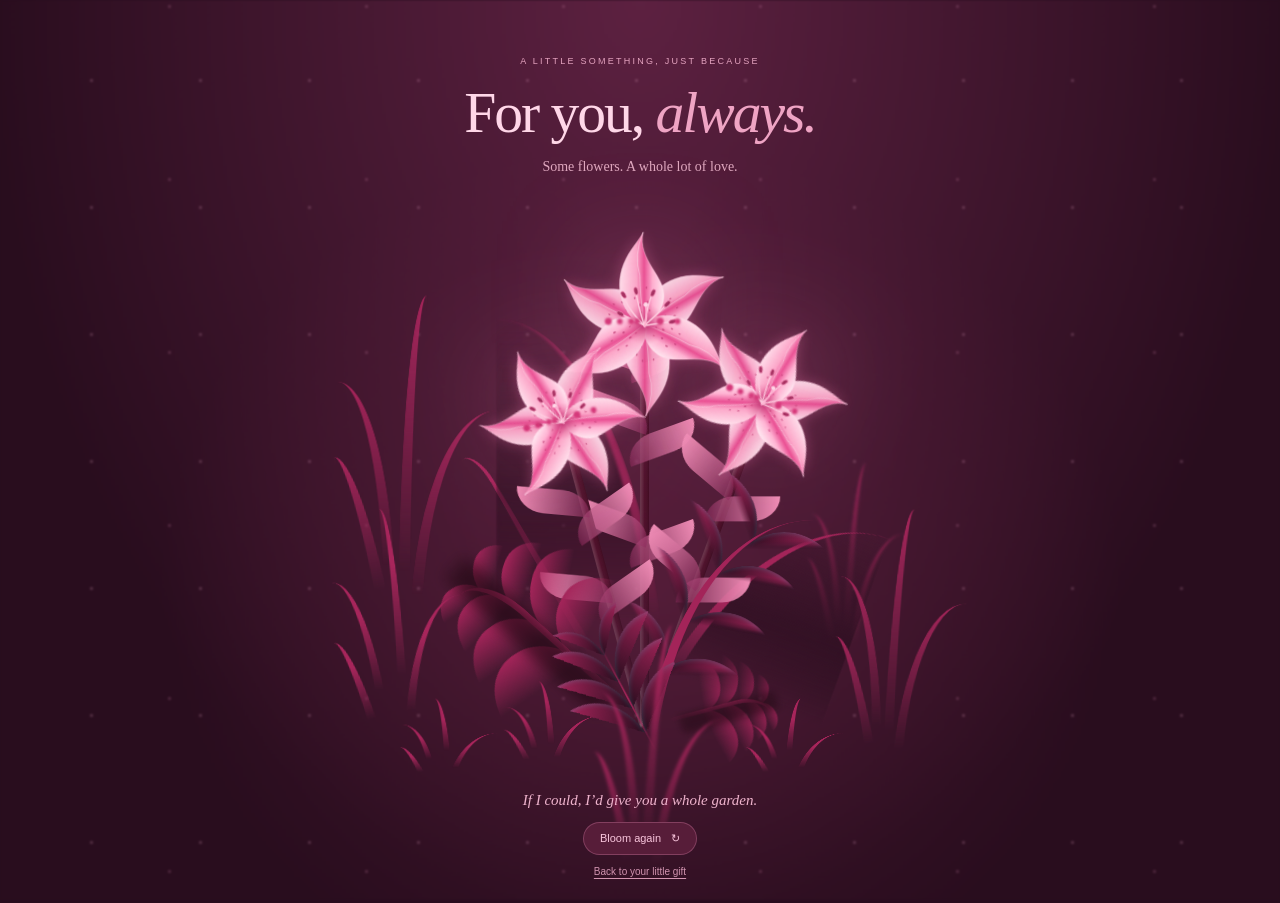
==== FLORES.html @ e23244b7 "Create an all-pink lily garden and gift reveal" ====
<!DOCTYPE html>
<html lang="en">
  <head>
    <meta charset="UTF-8" />
    <meta http-equiv="X-UA-Compatible" content="IE=edge" />
    <meta name="viewport" content="width=device-width, initial-scale=1.0" />
    <link rel="stylesheet" href="./css/main.css" />
    <link rel="stylesheet" href="./css/lilies.css" />
    <link rel="icon" href="./img/pink-lily.svg" type="image/svg+xml" />
    <title>Pink lilies, just for you</title>
  </head>

  <body class="container">
    <div class="night" aria-hidden="true"></div>
    <header class="dedication"><p>A LITTLE SOMETHING, JUST BECAUSE</p><h1>For you, <em>always.</em></h1><span>Some flowers. A whole lot of love.</span></header>
    <main aria-label="Three pink lilies blooming in a sparkling pink garden">
    <div class="flowers">
      <div class="flower flower--1">
        <div class="flower__leafs flower__leafs--1">
          <img class="lily-bloom" src="./img/pink-lily.svg" alt="" width="300" height="300" />

          <div class="flower__light flower__light--1"></div>
          <div class="flower__light flower__light--2"></div>
          <div class="flower__light flower__light--3"></div>
          <div class="flower__light flower__light--4"></div>
          <div class="flower__light flower__light--5"></div>
          <div class="flower__light flower__light--6"></div>
          <div class="flower__light flower__light--7"></div>
          <div class="flower__light flower__light--8"></div>
        </div>
        <div class="flower__line">
          <div class="flower__line__leaf flower__line__leaf--1"></div>
          <div class="flower__line__leaf flower__line__leaf--2"></div>
          <div class="flower__line__leaf flower__line__leaf--3"></div>
          <div class="flower__line__leaf flower__line__leaf--4"></div>
          <div class="flower__line__leaf flower__line__leaf--5"></div>
          <div class="flower__line__leaf flower__line__leaf--6"></div>
        </div>
      </div>

      <div class="flower flower--2">
        <div class="flower__leafs flower__leafs--2">
          <img class="lily-bloom" src="./img/pink-lily.svg" alt="" width="300" height="300" />

          <div class="flower__light flower__light--1"></div>
          <div class="flower__light flower__light--2"></div>
          <div class="flower__light flower__light--3"></div>
          <div class="flower__light flower__light--4"></div>
          <div class="flower__light flower__light--5"></div>
          <div class="flower__light flower__light--6"></div>
          <div class="flower__light flower__light--7"></div>
          <div class="flower__light flower__light--8"></div>
        </div>
        <div class="flower__line">
          <div class="flower__line__leaf flower__line__leaf--1"></div>
          <div class="flower__line__leaf flower__line__leaf--2"></div>
          <div class="flower__line__leaf flower__line__leaf--3"></div>
          <div class="flower__line__leaf flower__line__leaf--4"></div>
        </div>
      </div>

      <div class="flower flower--3">
        <div class="flower__leafs flower__leafs--3">
          <img class="lily-bloom" src="./img/pink-lily.svg" alt="" width="300" height="300" />

          <div class="flower__light flower__light--1"></div>
          <div class="flower__light flower__light--2"></div>
          <div class="flower__light flower__light--3"></div>
          <div class="flower__light flower__light--4"></div>
          <div class="flower__light flower__light--5"></div>
          <div class="flower__light flower__light--6"></div>
          <div class="flower__light flower__light--7"></div>
          <div class="flower__light flower__light--8"></div>
        </div>
        <div class="flower__line">
          <div class="flower__line__leaf flower__line__leaf--1"></div>
          <div class="flower__line__leaf flower__line__leaf--2"></div>
          <div class="flower__line__leaf flower__line__leaf--3"></div>
          <div class="flower__line__leaf flower__line__leaf--4"></div>
        </div>
      </div>

      <div class="grow-ans" style="--d: 1.2s">
        <div class="flower__g-long">
          <div class="flower__g-long__top"></div>
          <div class="flower__g-long__bottom"></div>
        </div>
      </div>

      <div class="growing-grass">
        <div class="flower__grass flower__grass--1">
          <div class="flower__grass--top"></div>
          <div class="flower__grass--bottom"></div>
          <div class="flower__grass__leaf flower__grass__leaf--1"></div>
          <div class="flower__grass__leaf flower__grass__leaf--2"></div>
          <div class="flower__grass__leaf flower__grass__leaf--3"></div>
          <div class="flower__grass__leaf flower__grass__leaf--4"></div>
          <div class="flower__grass__leaf flower__grass__leaf--5"></div>
          <div class="flower__grass__leaf flower__grass__leaf--6"></div>
          <div class="flower__grass__leaf flower__grass__leaf--7"></div>
          <div class="flower__grass__leaf flower__grass__leaf--8"></div>
          <div class="flower__grass__overlay"></div>
        </div>
      </div>

      <div class="growing-grass">
        <div class="flower__grass flower__grass--2">
          <div class="flower__grass--top"></div>
          <div class="flower__grass--bottom"></div>
          <div class="flower__grass__leaf flower__grass__leaf--1"></div>
          <div class="flower__grass__leaf flower__grass__leaf--2"></div>
          <div class="flower__grass__leaf flower__grass__leaf--3"></div>
          <div class="flower__grass__leaf flower__grass__leaf--4"></div>
          <div class="flower__grass__leaf flower__grass__leaf--5"></div>
          <div class="flower__grass__leaf flower__grass__leaf--6"></div>
          <div class="flower__grass__leaf flower__grass__leaf--7"></div>
          <div class="flower__grass__leaf flower__grass__leaf--8"></div>
          <div class="flower__grass__overlay"></div>
        </div>
      </div>

      <div class="grow-ans" style="--d: 2.4s">
        <div class="flower__g-right flower__g-right--1">
          <div class="leaf"></div>
        </div>
      </div>

      <div class="grow-ans" style="--d: 2.8s">
        <div class="flower__g-right flower__g-right--2">
          <div class="leaf"></div>
        </div>
      </div>

      <div class="grow-ans" style="--d: 2.8s">
        <div class="flower__g-front">
          <div
            class="flower__g-front__leaf-wrapper flower__g-front__leaf-wrapper--1"
          >
            <div class="flower__g-front__leaf"></div>
          </div>
          <div
            class="flower__g-front__leaf-wrapper flower__g-front__leaf-wrapper--2"
          >
            <div class="flower__g-front__leaf"></div>
          </div>
          <div
            class="flower__g-front__leaf-wrapper flower__g-front__leaf-wrapper--3"
          >
            <div class="flower__g-front__leaf"></div>
          </div>
          <div
            class="flower__g-front__leaf-wrapper flower__g-front__leaf-wrapper--4"
          >
            <div class="flower__g-front__leaf"></div>
          </div>
          <div
            class="flower__g-front__leaf-wrapper flower__g-front__leaf-wrapper--5"
          >
            <div class="flower__g-front__leaf"></div>
          </div>
          <div
            class="flower__g-front__leaf-wrapper flower__g-front__leaf-wrapper--6"
          >
            <div class="flower__g-front__leaf"></div>
          </div>
          <div
            class="flower__g-front__leaf-wrapper flower__g-front__leaf-wrapper--7"
          >
            <div class="flower__g-front__leaf"></div>
          </div>
          <div
            class="flower__g-front__leaf-wrapper flower__g-front__leaf-wrapper--8"
          >
            <div class="flower__g-front__leaf"></div>
          </div>
          <div class="flower__g-front__line"></div>
        </div>
      </div>

      <div class="grow-ans" style="--d: 3.2s">
        <div class="flower__g-fr">
          <div class="leaf"></div>
          <div class="flower__g-fr__leaf flower__g-fr__leaf--1"></div>
          <div class="flower__g-fr__leaf flower__g-fr__leaf--2"></div>
          <div class="flower__g-fr__leaf flower__g-fr__leaf--3"></div>
          <div class="flower__g-fr__leaf flower__g-fr__leaf--4"></div>
          <div class="flower__g-fr__leaf flower__g-fr__leaf--5"></div>
          <div class="flower__g-fr__leaf flower__g-fr__leaf--6"></div>
          <div class="flower__g-fr__leaf flower__g-fr__leaf--7"></div>
          <div class="flower__g-fr__leaf flower__g-fr__leaf--8"></div>
        </div>
      </div>

      <div class="long-g long-g--0">
        <div class="grow-ans" style="--d: 3s">
          <div class="leaf leaf--0"></div>
        </div>
        <div class="grow-ans" style="--d: 2.2s">
          <div class="leaf leaf--1"></div>
        </div>
        <div class="grow-ans" style="--d: 3.4s">
          <div class="leaf leaf--2"></div>
        </div>
        <div class="grow-ans" style="--d: 3.6s">
          <div class="leaf leaf--3"></div>
        </div>
      </div>

      <div class="long-g long-g--1">
        <div class="grow-ans" style="--d: 3.6s">
          <div class="leaf leaf--0"></div>
        </div>
        <div class="grow-ans" style="--d: 3.8s">
          <div class="leaf leaf--1"></div>
        </div>
        <div class="grow-ans" style="--d: 4s">
          <div class="leaf leaf--2"></div>
        </div>
        <div class="grow-ans" style="--d: 4.2s">
          <div class="leaf leaf--3"></div>
        </div>
      </div>

      <div class="long-g long-g--2">
        <div class="grow-ans" style="--d: 4s">
          <div class="leaf leaf--0"></div>
        </div>
        <div class="grow-ans" style="--d: 4.2s">
          <div class="leaf leaf--1"></div>
        </div>
        <div class="grow-ans" style="--d: 4.4s">
          <div class="leaf leaf--2"></div>
        </div>
        <div class="grow-ans" style="--d: 4.6s">
          <div class="leaf leaf--3"></div>
        </div>
      </div>

      <div class="long-g long-g--3">
        <div class="grow-ans" style="--d: 4s">
          <div class="leaf leaf--0"></div>
        </div>
        <div class="grow-ans" style="--d: 4.2s">
          <div class="leaf leaf--1"></div>
        </div>
        <div class="grow-ans" style="--d: 3s">
          <div class="leaf leaf--2"></div>
        </div>
        <div class="grow-ans" style="--d: 3.6s">
          <div class="leaf leaf--3"></div>
        </div>
      </div>

      <div class="long-g long-g--4">
        <div class="grow-ans" style="--d: 4s">
          <div class="leaf leaf--0"></div>
        </div>
        <div class="grow-ans" style="--d: 4.2s">
          <div class="leaf leaf--1"></div>
        </div>
        <div class="grow-ans" style="--d: 3s">
          <div class="leaf leaf--2"></div>
        </div>
        <div class="grow-ans" style="--d: 3.6s">
          <div class="leaf leaf--3"></div>
        </div>
      </div>

      <div class="long-g long-g--5">
        <div class="grow-ans" style="--d: 4s">
          <div class="leaf leaf--0"></div>
        </div>
        <div class="grow-ans" style="--d: 4.2s">
          <div class="leaf leaf--1"></div>
        </div>
        <div class="grow-ans" style="--d: 3s">
          <div class="leaf leaf--2"></div>
        </div>
        <div class="grow-ans" style="--d: 3.6s">
          <div class="leaf leaf--3"></div>
        </div>
      </div>

      <div class="long-g long-g--6">
        <div class="grow-ans" style="--d: 4.2s">
          <div class="leaf leaf--0"></div>
        </div>
        <div class="grow-ans" style="--d: 4.4s">
          <div class="leaf leaf--1"></div>
        </div>
        <div class="grow-ans" style="--d: 4.6s">
          <div class="leaf leaf--2"></div>
        </div>
        <div class="grow-ans" style="--d: 4.8s">
          <div class="leaf leaf--3"></div>
        </div>
      </div>

      <div class="long-g long-g--7">
        <div class="grow-ans" style="--d: 3s">
          <div class="leaf leaf--0"></div>
        </div>
        <div class="grow-ans" style="--d: 3.2s">
          <div class="leaf leaf--1"></div>
        </div>
        <div class="grow-ans" style="--d: 3.5s">
          <div class="leaf leaf--2"></div>
        </div>
        <div class="grow-ans" style="--d: 3.6s">
          <div class="leaf leaf--3"></div>
        </div>
      </div>
    </div>
    </main>
    <footer class="flower-footer"><p>If I could, I’d give you a whole garden.</p><button type="button" id="replay">Bloom again <span aria-hidden="true">↻</span></button><a href="./index.html" class="back-link">Back to your little gift</a></footer>
    <script src="./js/main.js"></script>


    
  </body>
</html>
---- css/main.css ----
*,
*::after,
*::before {
  padding: 0;
  margin: 0;
  box-sizing: border-box;
}

:root {
  --dark-color: hsl(335, 64%, 7%);
}

body {
  display: flex;
  align-items: flex-end;
  justify-content: center;
  min-height: 100vh;
  background-color: var(--dark-color);
  overflow: hidden;
  perspective: 1000px;
}

.night {
  position: fixed;
  left: 50%;
  top: 0;
  transform: translateX(-50%);
  width: 100%;
  height: 100%;
  filter: blur(0.1vmin);
  background-image: radial-gradient(ellipse at top, transparent 0%, var(--dark-color)),
  radial-gradient(ellipse at bottom, var(--dark-color), hsla(335, 64%, 76%, 0.2)),
  repeating-linear-gradient(220deg, hsl(335, 64%, 7%) 0px, hsl(335, 64%, 7%) 19px, transparent 19px,
  transparent 22px), repeating-linear-gradient(189deg, hsl(335, 64%, 7%) 0px, hsl(335, 64%, 7%) 19px,
  transparent 19px, transparent 22px), repeating-linear-gradient(148deg, hsl(335, 64%, 7%) 0px,
  hsl(335, 64%, 7%) 19px, transparent 19px, transparent 22px), linear-gradient(90deg, hsl(335, 64%, 51%),
  hsl(335, 64%, 90%));
}

.flowers {
  position: relative;
  transform: scale(0.9);
}

.flower {
  position: absolute;
  bottom: 10vmin;
  transform-origin: bottom center;
  z-index: 10;
  --fl-speed: 0.8s;
}
.flower--1 {
  -webkit-animation: moving-flower-1 4s linear infinite;
          animation: moving-flower-1 4s linear infinite;
}
.flower--1 .flower__line {
  height: 70vmin;
  -webkit-animation-delay: 0.3s;
          animation-delay: 0.3s;
}
.flower--1 .flower__line__leaf--1 {
  -webkit-animation: blooming-leaf-right var(--fl-speed) 1.6s backwards;
          animation: blooming-leaf-right var(--fl-speed) 1.6s backwards;
}
.flower--1 .flower__line__leaf--2 {
  -webkit-animation: blooming-leaf-right var(--fl-speed) 1.4s backwards;
          animation: blooming-leaf-right var(--fl-speed) 1.4s backwards;
}
.flower--1 .flower__line__leaf--3 {
  -webkit-animation: blooming-leaf-left var(--fl-speed) 1.2s backwards;
          animation: blooming-leaf-left var(--fl-speed) 1.2s backwards;
}
.flower--1 .flower__line__leaf--4 {
  -webkit-animation: blooming-leaf-left var(--fl-speed) 1s backwards;
          animation: blooming-leaf-left var(--fl-speed) 1s backwards;
}
.flower--1 .flower__line__leaf--5 {
  -webkit-animation: blooming-leaf-right var(--fl-speed) 1.8s backwards;
          animation: blooming-leaf-right var(--fl-speed) 1.8s backwards;
}
.flower--1 .flower__line__leaf--6 {
  -webkit-animation: blooming-leaf-left var(--fl-speed) 2s backwards;
          animation: blooming-leaf-left var(--fl-speed) 2s backwards;
}
.flower--2 {
  left: 50%;
  transform: rotate(20deg);
  -webkit-animation: moving-flower-2 4s linear infinite;
          animation: moving-flower-2 4s linear infinite;
}
.flower--2 .flower__line {
  height: 60vmin;
  -webkit-animation-delay: 0.6s;
          animation-delay: 0.6s;
}
.flower--2 .flower__line__leaf--1 {
  -webkit-animation: blooming-leaf-right var(--fl-speed) 1.9s backwards;
          animation: blooming-leaf-right var(--fl-speed) 1.9s backwards;
}
.flower--2 .flower__line__leaf--2 {
  -webkit-animation: blooming-leaf-right var(--fl-speed) 1.7s backwards;
          animation: blooming-leaf-right var(--fl-speed) 1.7s backwards;
}
.flower--2 .flower__line__leaf--3 {
  -webkit-animation: blooming-leaf-left var(--fl-speed) 1.5s backwards;
          animation: blooming-leaf-left var(--fl-speed) 1.5s backwards;
}
.flower--2 .flower__line__leaf--4 {
  -webkit-animation: blooming-leaf-left var(--fl-speed) 1.3s backwards;
          animation: blooming-leaf-left var(--fl-speed) 1.3s backwards;
}
.flower--3 {
  left: 50%;
  transform: rotate(-15deg);
  -webkit-animation: moving-flower-3 4s linear infinite;
          animation: moving-flower-3 4s linear infinite;
}
.flower--3 .flower__line {
  -webkit-animation-delay: 0.9s;
          animation-delay: 0.9s;
}
.flower--3 .flower__line__leaf--1 {
  -webkit-animation: blooming-leaf-right var(--fl-speed) 2.5s backwards;
          animation: blooming-leaf-right var(--fl-speed) 2.5s backwards;
}
.flower--3 .flower__line__leaf--2 {
  -webkit-animation: blooming-leaf-right var(--fl-speed) 2.3s backwards;
          animation: blooming-leaf-right var(--fl-speed) 2.3s backwards;
}
.flower--3 .flower__line__leaf--3 {
  -webkit-animation: blooming-leaf-left var(--fl-speed) 2.1s backwards;
          animation: blooming-leaf-left var(--fl-speed) 2.1s backwards;
}
.flower--3 .flower__line__leaf--4 {
  -webkit-animation: blooming-leaf-left var(--fl-speed) 1.9s backwards;
          animation: blooming-leaf-left var(--fl-speed) 1.9s backwards;
}
.flower__leafs {
  position: relative;
  -webkit-animation: blooming-flower 2s backwards;
          animation: blooming-flower 2s backwards;
}
.flower__leafs--1 {
  -webkit-animation-delay: 1.1s;
          animation-delay: 1.1s;
}
.flower__leafs--2 {
  -webkit-animation-delay: 1.4s;
          animation-delay: 1.4s;
}
.flower__leafs--3 {
  -webkit-animation-delay: 1.7s;
          animation-delay: 1.7s;
}
.flower__leafs::after {
  content: "";
  position: absolute;
  left: 0;
  top: 0;
  transform: translate(-50%, -100%);
  width: 8vmin;
  height: 8vmin;
  background-color: hsl(335, 64%, 40%);
  filter: blur(10vmin);
}
.flower__leaf {
  position: absolute;
  bottom: 0;
  left: 50%;
  width: 8vmin;
  height: 11vmin;
  border-radius: 51% 49% 47% 53%/44% 45% 55% 69%;
  background-color: hsl(335, 64%, 40%);
  background-image: linear-gradient(to top, hsl(335, 64%, 50%), hsl(335, 64%, 50%));
  transform-origin: bottom center;
  opacity: 0.9;
  box-shadow: inset 0 0 2vmin hsla(335, 64%, 95%, 0.5);
}
.flower__leaf--1 {
  transform: translate(-10%, 1%) rotateY(40deg) rotateX(-50deg);
}
.flower__leaf--2 {
  transform: translate(-50%, -4%) rotateX(40deg);
}
.flower__leaf--3 {
  transform: translate(-90%, 0%) rotateY(45deg) rotateX(50deg);
}
.flower__leaf--4 {
  width: 8vmin;
  height: 8vmin;
  transform-origin: bottom left;
  border-radius: 4vmin 10vmin 4vmin 4vmin;
  transform: translate(0%, 18%) rotateX(70deg) rotate(-43deg);
  background-image: linear-gradient(to top, hsl(335, 64%, 50%), hsl(335, 64%, 50%));
  z-index: 1;
  opacity: 0.8;
}
.flower__white-circle {
  position: absolute;
  left: -3.5vmin;
  top: -3vmin;
  width: 9vmin;
  height: 4vmin;
  border-radius: 50%;
  background-color: hsl(335, 64%, 95%);
}
.flower__white-circle::after {
  content: "";
  position: absolute;
  left: 50%;
  top: 45%;
  transform: translate(-50%, -50%);
  width: 60%;
  height: 60%;
  border-radius: inherit;
  background-image: repeating-linear-gradient(135deg, hsla(335, 64%, 7%, 0.03) 0px,
  hsla(335, 64%, 7%, 0.03) 1px, transparent 1px, transparent 12px), repeating-linear-gradient(45deg,
  hsla(335, 64%, 7%, 0.03) 0px, hsla(335, 64%, 7%, 0.03) 1px, transparent 1px, transparent 12px),
  repeating-linear-gradient(67.5deg, hsla(335, 64%, 7%, 0.03) 0px, hsla(335, 64%, 7%, 0.03) 1px,
  transparent 1px, transparent 12px), repeating-linear-gradient(135deg, hsla(335, 64%, 7%, 0.03) 0px,
  hsla(335, 64%, 7%, 0.03) 1px, transparent 1px, transparent 12px), repeating-linear-gradient(45deg,
  hsla(335, 64%, 7%, 0.03) 0px, hsla(335, 64%, 7%, 0.03) 1px, transparent 1px, transparent 12px),
  repeating-linear-gradient(112.5deg, hsla(335, 64%, 7%, 0.03) 0px, hsla(335, 64%, 7%, 0.03) 1px,
  transparent 1px, transparent 12px), repeating-linear-gradient(112.5deg, hsla(335, 64%, 7%, 0.03) 0px,
  hsla(335, 64%, 7%, 0.03) 1px, transparent 1px, transparent 12px), repeating-linear-gradient(45deg,
  hsla(335, 64%, 7%, 0.03) 0px, hsla(335, 64%, 7%, 0.03) 1px, transparent 1px, transparent 12px),
  repeating-linear-gradient(22.5deg, hsla(335, 64%, 7%, 0.03) 0px, hsla(335, 64%, 7%, 0.03) 1px,
  transparent 1px, transparent 12px), repeating-linear-gradient(45deg, hsla(335, 64%, 7%, 0.03) 0px,
  hsla(335, 64%, 7%, 0.03) 1px, transparent 1px, transparent 12px), repeating-linear-gradient(22.5deg,
  hsla(335, 64%, 7%, 0.03) 0px, hsla(335, 64%, 7%, 0.03) 1px, transparent 1px, transparent 12px),
  repeating-linear-gradient(135deg, hsla(335, 64%, 7%, 0.03) 0px, hsla(335, 64%, 7%, 0.03) 1px,
  transparent 1px, transparent 12px), repeating-linear-gradient(157.5deg, hsla(335, 64%, 7%, 0.03) 0px,
  hsla(335, 64%, 7%, 0.03) 1px, transparent 1px, transparent 12px), repeating-linear-gradient(67.5deg,
  hsla(335, 64%, 7%, 0.03) 0px, hsla(335, 64%, 7%, 0.03) 1px, transparent 1px, transparent 12px),
  repeating-linear-gradient(67.5deg, hsla(335, 64%, 7%, 0.03) 0px, hsla(335, 64%, 7%, 0.03) 1px,
  transparent 1px, transparent 12px), linear-gradient(90deg, hsl(335, 64%, 40%), hsl(335, 64%, 40%));
}
.flower__line {
  height: 55vmin;
  width: 1.5vmin;
  background-image: linear-gradient(to left, hsla(335, 64%, 7%, 0.2), transparent,
  hsla(335, 64%, 95%, 0.2)), linear-gradient(to top, transparent 10%, hsl(335, 64%, 19%), hsl(335, 64%, 19%));
  box-shadow: inset 0 0 2px hsla(335, 64%, 7%, 0.5);
  -webkit-animation: grow-flower-tree 4s backwards;
          animation: grow-flower-tree 4s backwards;
}
.flower__line__leaf {
  --w: 7vmin;
  --h: calc(var(--w) + 2vmin);
  position: absolute;
  top: 20%;
  left: 90%;
  width: var(--w);
  height: var(--h);
  border-top-right-radius: var(--h);
  border-bottom-left-radius: var(--h);
  background-image: linear-gradient(to top, hsla(335, 64%, 32%, 0.4), hsl(335, 64%, 40%));
}
.flower__line__leaf--1 {
  transform: rotate(70deg) rotateY(30deg);
}
.flower__line__leaf--2 {
  top: 45%;
  transform: rotate(70deg) rotateY(30deg);
}
.flower__line__leaf--3, .flower__line__leaf--4, .flower__line__leaf--6 {
  border-top-right-radius: 0;
  border-bottom-left-radius: 0;
  border-top-left-radius: var(--h);
  border-bottom-right-radius: var(--h);
  left: -460%;
  top: 12%;
  transform: rotate(-70deg) rotateY(30deg);
}
.flower__line__leaf--4 {
  top: 40%;
}
.flower__line__leaf--5 {
  top: 0;
  transform-origin: left;
  transform: rotate(70deg) rotateY(30deg) scale(0.6);
}
.flower__line__leaf--6 {
  top: -2%;
  left: -450%;
  transform-origin: right;
  transform: rotate(-70deg) rotateY(30deg) scale(0.6);
}
.flower__light {
  position: absolute;
  bottom: 0vmin;
  width: 1vmin;
  height: 1vmin;
  background-color: hsl(335, 64%, 51%);
  border-radius: 50%;
  filter: blur(0.2vmin);
  -webkit-animation: light-ans 4s linear infinite backwards;
          animation: light-ans 4s linear infinite backwards;
}
.flower__light:nth-child(odd) {
  background-color: hsl(335, 64%, 50%);
}
.flower__light--1 {
  left: -2vmin;
  -webkit-animation-delay: 1s;
          animation-delay: 1s;
}
.flower__light--2 {
  left: 3vmin;
  -webkit-animation-delay: 0.5s;
          animation-delay: 0.5s;
}
.flower__light--3 {
  left: -6vmin;
  -webkit-animation-delay: 0.3s;
          animation-delay: 0.3s;
}
.flower__light--4 {
  left: 6vmin;
  -webkit-animation-delay: 0.9s;
          animation-delay: 0.9s;
}
.flower__light--5 {
  left: -1vmin;
  -webkit-animation-delay: 1.5s;
          animation-delay: 1.5s;
}
.flower__light--6 {
  left: -4vmin;
  -webkit-animation-delay: 3s;
          animation-delay: 3s;
}
.flower__light--7 {
  left: 3vmin;
  -webkit-animation-delay: 2s;
          animation-delay: 2s;
}
.flower__light--8 {
  left: -6vmin;
  -webkit-animation-delay: 3.5s;
          animation-delay: 3.5s;
}
.flower__grass {
  --c: hsl(335, 64%, 39%);
  --line-w: 1.5vmin;
  position: absolute;
  bottom: 12vmin;
  left: -7vmin;
  display: flex;
  flex-direction: column;
  align-items: flex-end;
  z-index: 20;
  transform-origin: bottom center;
  transform: rotate(-48deg) rotateY(40deg);
}
.flower__grass--1 {
  -webkit-animation: moving-grass 2s linear infinite;
          animation: moving-grass 2s linear infinite;
}
.flower__grass--2 {
  left: 2vmin;
  bottom: 10vmin;
  transform: scale(0.5) rotate(75deg) rotateX(10deg) rotateY(-200deg);
  opacity: 0.8;
  z-index: 0;
  -webkit-animation: moving-grass--2 1.5s linear infinite;
          animation: moving-grass--2 1.5s linear infinite;
}
.flower__grass--top {
  width: 7vmin;
  height: 10vmin;
  border-top-right-radius: 100%;
  border-right: var(--line-w) solid var(--c);
  transform-origin: bottom center;
  transform: rotate(-2deg);
}
.flower__grass--bottom {
  margin-top: -2px;
  width: var(--line-w);
  height: 25vmin;
  background-image: linear-gradient(to top, transparent, var(--c));
}
.flower__grass__leaf {
  --size: 10vmin;
  position: absolute;
  width: calc(var(--size) * 2.1);
  height: var(--size);
  border-top-left-radius: var(--size);
  border-top-right-radius: var(--size);
  background-image: linear-gradient(to top, transparent, transparent 30%, var(--c));
  z-index: 100;
}
.flower__grass__leaf--1 {
  top: -6%;
  left: 30%;
  --size: 6vmin;
  transform: rotate(-20deg);
  -webkit-animation: growing-grass-ans--1 2s 2.6s backwards;
          animation: growing-grass-ans--1 2s 2.6s backwards;
}
@-webkit-keyframes growing-grass-ans--1 {
  0% {
    transform-origin: bottom left;
    transform: rotate(-20deg) scale(0);
  }
}
@keyframes growing-grass-ans--1 {
  0% {
    transform-origin: bottom left;
    transform: rotate(-20deg) scale(0);
  }
}
.flower__grass__leaf--2 {
  top: -5%;
  left: -110%;
  --size: 6vmin;
  transform: rotate(10deg);
  -webkit-animation: growing-grass-ans--2 2s 2.4s linear backwards;
          animation: growing-grass-ans--2 2s 2.4s linear backwards;
}
@-webkit-keyframes growing-grass-ans--2 {
  0% {
    transform-origin: bottom right;
    transform: rotate(10deg) scale(0);
  }
}
@keyframes growing-grass-ans--2 {
  0% {
    transform-origin: bottom right;
    transform: rotate(10deg) scale(0);
  }
}
.flower__grass__leaf--3 {
  top: 5%;
  left: 60%;
  --size: 8vmin;
  transform: rotate(-18deg) rotateX(-20deg);
  -webkit-animation: growing-grass-ans--3 2s 2.2s linear backwards;
          animation: growing-grass-ans--3 2s 2.2s linear backwards;
}
@-webkit-keyframes growing-grass-ans--3 {
  0% {
    transform-origin: bottom left;
    transform: rotate(-18deg) rotateX(-20deg) scale(0);
  }
}
@keyframes growing-grass-ans--3 {
  0% {
    transform-origin: bottom left;
    transform: rotate(-18deg) rotateX(-20deg) scale(0);
  }
}
.flower__grass__leaf--4 {
  top: 6%;
  left: -135%;
  --size: 8vmin;
  transform: rotate(2deg);
  -webkit-animation: growing-grass-ans--4 2s 2s linear backwards;
          animation: growing-grass-ans--4 2s 2s linear backwards;
}
@-webkit-keyframes growing-grass-ans--4 {
  0% {
    transform-origin: bottom right;
    transform: rotate(2deg) scale(0);
  }
}
@keyframes growing-grass-ans--4 {
  0% {
    transform-origin: bottom right;
    transform: rotate(2deg) scale(0);
  }
}
.flower__grass__leaf--5 {
  top: 20%;
  left: 60%;
  --size: 10vmin;
  transform: rotate(-24deg) rotateX(-20deg);
  -webkit-animation: growing-grass-ans--5 2s 1.8s linear backwards;
          animation: growing-grass-ans--5 2s 1.8s linear backwards;
}
@-webkit-keyframes growing-grass-ans--5 {
  0% {
    transform-origin: bottom left;
    transform: rotate(-24deg) rotateX(-20deg) scale(0);
  }
}
@keyframes growing-grass-ans--5 {
  0% {
    transform-origin: bottom left;
    transform: rotate(-24deg) rotateX(-20deg) scale(0);
  }
}
.flower__grass__leaf--6 {
  top: 22%;
  left: -180%;
  --size: 10vmin;
  transform: rotate(10deg);
  -webkit-animation: growing-grass-ans--6 2s 1.6s linear backwards;
          animation: growing-grass-ans--6 2s 1.6s linear backwards;
}
@-webkit-keyframes growing-grass-ans--6 {
  0% {
    transform-origin: bottom right;
    transform: rotate(10deg) scale(0);
  }
}
@keyframes growing-grass-ans--6 {
  0% {
    transform-origin: bottom right;
    transform: rotate(10deg) scale(0);
  }
}
.flower__grass__leaf--7 {
  top: 39%;
  left: 70%;
  --size: 10vmin;
  transform: rotate(-10deg);
  -webkit-animation: growing-grass-ans--7 2s 1.4s linear backwards;
          animation: growing-grass-ans--7 2s 1.4s linear backwards;
}
@-webkit-keyframes growing-grass-ans--7 {
  0% {
    transform-origin: bottom left;
    transform: rotate(-10deg) scale(0);
  }
}
@keyframes growing-grass-ans--7 {
  0% {
    transform-origin: bottom left;
    transform: rotate(-10deg) scale(0);
  }
}
.flower__grass__leaf--8 {
  top: 40%;
  left: -215%;
  --size: 11vmin;
  transform: rotate(10deg);
  -webkit-animation: growing-grass-ans--8 2s 1.2s linear backwards;
          animation: growing-grass-ans--8 2s 1.2s linear backwards;
}
@-webkit-keyframes growing-grass-ans--8 {
  0% {
    transform-origin: bottom right;
    transform: rotate(10deg) scale(0);
  }
}
@keyframes growing-grass-ans--8 {
  0% {
    transform-origin: bottom right;
    transform: rotate(10deg) scale(0);
  }
}
.flower__grass__overlay {
  position: absolute;
  top: -10%;
  right: 0%;
  width: 100%;
  height: 100%;
  background-color: hsla(335, 64%, 7%, 0.6);
  filter: blur(1.5vmin);
  z-index: 100;
}
.flower__g-long {
  --w: 2vmin;
  --h: 6vmin;
  --c: hsl(335, 64%, 40%);
  position: absolute;
  bottom: 10vmin;
  left: -3vmin;
  transform-origin: bottom center;
  transform: rotate(-30deg) rotateY(-20deg);
  display: flex;
  flex-direction: column;
  align-items: flex-end;
  -webkit-animation: flower-g-long-ans 3s linear infinite;
          animation: flower-g-long-ans 3s linear infinite;
}
@-webkit-keyframes flower-g-long-ans {
  0%, 100% {
    transform: rotate(-30deg) rotateY(-20deg);
  }
  50% {
    transform: rotate(-32deg) rotateY(-20deg);
  }
}
@keyframes flower-g-long-ans {
  0%, 100% {
    transform: rotate(-30deg) rotateY(-20deg);
  }
  50% {
    transform: rotate(-32deg) rotateY(-20deg);
  }
}
.flower__g-long__top {
  top: calc(var(--h) * -1);
  width: calc(var(--w) + 1vmin);
  height: var(--h);
  border-top-right-radius: 100%;
  border-right: 0.7vmin solid var(--c);
  transform: translate(-0.7vmin, 1vmin);
}
.flower__g-long__bottom {
  width: var(--w);
  height: 50vmin;
  transform-origin: bottom center;
  background-image: linear-gradient(to top, transparent 30%, var(--c));
  box-shadow: inset 0 0 2px hsla(335, 64%, 7%, 0.5);
  -webkit-clip-path: polygon(35% 0, 65% 1%, 100% 100%, 0% 100%);
          clip-path: polygon(35% 0, 65% 1%, 100% 100%, 0% 100%);
}
.flower__g-right {
  position: absolute;
  bottom: 6vmin;
  left: -2vmin;
  transform-origin: bottom left;
  transform: rotate(20deg);
}
.flower__g-right .leaf {
  width: 30vmin;
  height: 50vmin;
  border-top-left-radius: 100%;
  border-left: 2vmin solid hsl(335, 64%, 39%);
  background-image: linear-gradient(to bottom, transparent, var(--dark-color) 60%);
  -webkit-mask-image: linear-gradient(to top, transparent 30%, hsl(335, 64%, 39%) 60%);
}
.flower__g-right--1 {
  -webkit-animation: flower-g-right-ans 2.5s linear infinite;
          animation: flower-g-right-ans 2.5s linear infinite;
}
.flower__g-right--2 {
  left: 5vmin;
  transform: rotateY(-180deg);
  -webkit-animation: flower-g-right-ans--2 3s linear infinite;
          animation: flower-g-right-ans--2 3s linear infinite;
}
.flower__g-right--2 .leaf {
  height: 75vmin;
  filter: blur(0.3vmin);
  opacity: 0.8;
}
@-webkit-keyframes flower-g-right-ans {
  0%, 100% {
    transform: rotate(20deg);
  }
  50% {
    transform: rotate(24deg) rotateX(-20deg);
  }
}
@keyframes flower-g-right-ans {
  0%, 100% {
    transform: rotate(20deg);
  }
  50% {
    transform: rotate(24deg) rotateX(-20deg);
  }
}
@-webkit-keyframes flower-g-right-ans--2 {
  0%, 100% {
    transform: rotateY(-180deg) rotate(0deg) rotateX(-20deg);
  }
  50% {
    transform: rotateY(-180deg) rotate(6deg) rotateX(-20deg);
  }
}
@keyframes flower-g-right-ans--2 {
  0%, 100% {
    transform: rotateY(-180deg) rotate(0deg) rotateX(-20deg);
  }
  50% {
    transform: rotateY(-180deg) rotate(6deg) rotateX(-20deg);
  }
}
.flower__g-front {
  position: absolute;
  bottom: 6vmin;
  left: 2.5vmin;
  z-index: 100;
  transform-origin: bottom center;
  transform: rotate(-28deg) rotateY(30deg) scale(1.04);
  -webkit-animation: flower__g-front-ans 2s linear infinite;
          animation: flower__g-front-ans 2s linear infinite;
}
@-webkit-keyframes flower__g-front-ans {
  0%, 100% {
    transform: rotate(-28deg) rotateY(30deg) scale(1.04);
  }
  50% {
    transform: rotate(-35deg) rotateY(40deg) scale(1.04);
  }
}
@keyframes flower__g-front-ans {
  0%, 100% {
    transform: rotate(-28deg) rotateY(30deg) scale(1.04);
  }
  50% {
    transform: rotate(-35deg) rotateY(40deg) scale(1.04);
  }
}
.flower__g-front__line {
  width: 0.3vmin;
  height: 20vmin;
  background-image: linear-gradient(to top, transparent, hsl(335, 64%, 39%), transparent 100%);
  position: relative;
}
.flower__g-front__leaf-wrapper {
  position: absolute;
  top: 0;
  left: 0;
  transform-origin: bottom left;
  transform: rotate(10deg);
}
.flower__g-front__leaf-wrapper:nth-child(even) {
  left: 0vmin;
  transform: rotateY(-180deg) rotate(5deg);
  -webkit-animation: flower__g-front__leaf-left-ans 1s ease-in backwards;
          animation: flower__g-front__leaf-left-ans 1s ease-in backwards;
}
.flower__g-front__leaf-wrapper:nth-child(odd) {
  -webkit-animation: flower__g-front__leaf-ans 1s ease-in backwards;
          animation: flower__g-front__leaf-ans 1s ease-in backwards;
}
.flower__g-front__leaf-wrapper--1 {
  top: -8vmin;
  transform: scale(0.7);
  -webkit-animation: flower__g-front__leaf-ans 1s 5.5s ease-in backwards !important;
          animation: flower__g-front__leaf-ans 1s 5.5s ease-in backwards !important;
}
.flower__g-front__leaf-wrapper--2 {
  top: -8vmin;
  transform: rotateY(-180deg) scale(0.7) !important;
  -webkit-animation: flower__g-front__leaf-left-ans-2 1s 4.6s ease-in backwards !important;
          animation: flower__g-front__leaf-left-ans-2 1s 4.6s ease-in backwards !important;
}
.flower__g-front__leaf-wrapper--3 {
  top: -3vmin;
  -webkit-animation: flower__g-front__leaf-ans 1s 4.6s ease-in backwards;
          animation: flower__g-front__leaf-ans 1s 4.6s ease-in backwards;
}
.flower__g-front__leaf-wrapper--4 {
  top: -3vmin;
  transform: rotateY(-180deg) scale(0.9) !important;
  -webkit-animation: flower__g-front__leaf-left-ans-2 1s 4.6s ease-in backwards !important;
          animation: flower__g-front__leaf-left-ans-2 1s 4.6s ease-in backwards !important;
}
@-webkit-keyframes flower__g-front__leaf-left-ans-2 {
  0% {
    transform: rotateY(-180deg) scale(0);
  }
}
@keyframes flower__g-front__leaf-left-ans-2 {
  0% {
    transform: rotateY(-180deg) scale(0);
  }
}
.flower__g-front__leaf-wrapper--5, .flower__g-front__leaf-wrapper--6 {
  top: 2vmin;
}
.flower__g-front__leaf-wrapper--7, .flower__g-front__leaf-wrapper--8 {
  top: 6.5vmin;
}
.flower__g-front__leaf-wrapper--2 {
  -webkit-animation-delay: 5.2s !important;
          animation-delay: 5.2s !important;
}
.flower__g-front__leaf-wrapper--3 {
  -webkit-animation-delay: 4.9s !important;
          animation-delay: 4.9s !important;
}
.flower__g-front__leaf-wrapper--5 {
  -webkit-animation-delay: 4.3s !important;
          animation-delay: 4.3s !important;
}
.flower__g-front__leaf-wrapper--6 {
  -webkit-animation-delay: 4.1s !important;
          animation-delay: 4.1s !important;
}
.flower__g-front__leaf-wrapper--7 {
  -webkit-animation-delay: 3.8s !important;
          animation-delay: 3.8s !important;
}
.flower__g-front__leaf-wrapper--8 {
  -webkit-animation-delay: 3.5s !important;
          animation-delay: 3.5s !important;
}
@-webkit-keyframes flower__g-front__leaf-ans {
  0% {
    transform: rotate(10deg) scale(0);
  }
}
@keyframes flower__g-front__leaf-ans {
  0% {
    transform: rotate(10deg) scale(0);
  }
}
@-webkit-keyframes flower__g-front__leaf-left-ans {
  0% {
    transform: rotateY(-180deg) rotate(5deg) scale(0);
  }
}
@keyframes flower__g-front__leaf-left-ans {
  0% {
    transform: rotateY(-180deg) rotate(5deg) scale(0);
  }
}
.flower__g-front__leaf {
  width: 10vmin;
  height: 10vmin;
  border-radius: 100% 0% 0% 100%/100% 100% 0% 0%;
  box-shadow: inset 0 2px 1vmin hsla(184deg, 97%, 58%, 0.2);
  background-image: linear-gradient(to bottom left, transparent, var(--dark-color)),
  linear-gradient(to bottom right, hsl(335, 64%, 39%) 50%, transparent 50%, transparent);
  -webkit-mask-image: linear-gradient(to bottom right, hsl(335, 64%, 39%) 50%, transparent 50%, transparent);
  mask-image: linear-gradient(to bottom right, hsl(335, 64%, 39%) 50%, transparent 50%, transparent);
}
.flower__g-fr {
  position: absolute;
  bottom: -4vmin;
  left: vmin;
  transform-origin: bottom left;
  z-index: 10;
  -webkit-animation: flower__g-fr-ans 2s linear infinite;
          animation: flower__g-fr-ans 2s linear infinite;
}
@-webkit-keyframes flower__g-fr-ans {
  0%, 100% {
    transform: rotate(2deg);
  }
  50% {
    transform: rotate(4deg);
  }
}
@keyframes flower__g-fr-ans {
  0%, 100% {
    transform: rotate(2deg);
  }
  50% {
    transform: rotate(4deg);
  }
}
.flower__g-fr .leaf {
  width: 30vmin;
  height: 50vmin;
  border-top-left-radius: 100%;
  border-left: 2vmin solid hsl(335, 64%, 39%);
  -webkit-mask-image: linear-gradient(to top, transparent 25%, hsl(335, 64%, 39%) 50%);
  position: relative;
  z-index: 1;
}
.flower__g-fr__leaf {
  position: absolute;
  top: 0;
  left: 0;
  width: 10vmin;
  height: 10vmin;
  border-radius: 100% 0% 0% 100%/100% 100% 0% 0%;
  box-shadow: inset 0 2px 1vmin hsla(184deg, 97%, 58%, 0.2);
  background-image: linear-gradient(to bottom left, transparent, var(--dark-color) 98%),
  linear-gradient(to bottom right, hsl(335, 64%, 39%) 45%, transparent 50%, transparent);
  -webkit-mask-image: linear-gradient(135deg, hsl(335, 64%, 39%) 40%, transparent 50%, transparent);
}
.flower__g-fr__leaf--1 {
  left: 20vmin;
  transform: rotate(45deg);
  -webkit-animation: flower__g-fr-leaft-ans-1 0.5s 5.2s linear backwards;
          animation: flower__g-fr-leaft-ans-1 0.5s 5.2s linear backwards;
}
@-webkit-keyframes flower__g-fr-leaft-ans-1 {
  0% {
    transform-origin: left;
    transform: rotate(45deg) scale(0);
  }
}
@keyframes flower__g-fr-leaft-ans-1 {
  0% {
    transform-origin: left;
    transform: rotate(45deg) scale(0);
  }
}
.flower__g-fr__leaf--2 {
  left: 12vmin;
  top: -7vmin;
  transform: rotate(25deg) rotateY(-180deg);
  -webkit-animation: flower__g-fr-leaft-ans-6 0.5s 5s linear backwards;
          animation: flower__g-fr-leaft-ans-6 0.5s 5s linear backwards;
}
.flower__g-fr__leaf--3 {
  left: 15vmin;
  top: 6vmin;
  transform: rotate(55deg);
  -webkit-animation: flower__g-fr-leaft-ans-5 0.5s 4.8s linear backwards;
          animation: flower__g-fr-leaft-ans-5 0.5s 4.8s linear backwards;
}
.flower__g-fr__leaf--4 {
  left: 6vmin;
  top: -2vmin;
  transform: rotate(25deg) rotateY(-180deg);
  -webkit-animation: flower__g-fr-leaft-ans-6 0.5s 4.6s linear backwards;
          animation: flower__g-fr-leaft-ans-6 0.5s 4.6s linear backwards;
}
.flower__g-fr__leaf--5 {
  left: 10vmin;
  top: 14vmin;
  transform: rotate(55deg);
  -webkit-animation: flower__g-fr-leaft-ans-5 0.5s 4.4s linear backwards;
          animation: flower__g-fr-leaft-ans-5 0.5s 4.4s linear backwards;
}
@-webkit-keyframes flower__g-fr-leaft-ans-5 {
  0% {
    transform-origin: left;
    transform: rotate(55deg) scale(0);
  }
}
@keyframes flower__g-fr-leaft-ans-5 {
  0% {
    transform-origin: left;
    transform: rotate(55deg) scale(0);
  }
}
.flower__g-fr__leaf--6 {
  left: 0vmin;
  top: 6vmin;
  transform: rotate(25deg) rotateY(-180deg);
  -webkit-animation: flower__g-fr-leaft-ans-6 0.5s 4.2s linear backwards;
          animation: flower__g-fr-leaft-ans-6 0.5s 4.2s linear backwards;
}
@-webkit-keyframes flower__g-fr-leaft-ans-6 {
  0% {
    transform-origin: right;
    transform: rotate(25deg) rotateY(-180deg) scale(0);
  }
}
@keyframes flower__g-fr-leaft-ans-6 {
  0% {
    transform-origin: right;
    transform: rotate(25deg) rotateY(-180deg) scale(0);
  }
}
.flower__g-fr__leaf--7 {
  left: 5vmin;
  top: 22vmin;
  transform: rotate(45deg);
  -webkit-animation: flower__g-fr-leaft-ans-7 0.5s 4s linear backwards;
          animation: flower__g-fr-leaft-ans-7 0.5s 4s linear backwards;
}
@-webkit-keyframes flower__g-fr-leaft-ans-7 {
  0% {
    transform-origin: left;
    transform: rotate(45deg) scale(0);
  }
}
@keyframes flower__g-fr-leaft-ans-7 {
  0% {
    transform-origin: left;
    transform: rotate(45deg) scale(0);
  }
}
.flower__g-fr__leaf--8 {
  left: -4vmin;
  top: 15vmin;
  transform: rotate(15deg) rotateY(-180deg);
  -webkit-animation: flower__g-fr-leaft-ans-8 0.5s 3.8s linear backwards;
          animation: flower__g-fr-leaft-ans-8 0.5s 3.8s linear backwards;
}
@-webkit-keyframes flower__g-fr-leaft-ans-8 {
  0% {
    transform-origin: right;
    transform: rotate(15deg) rotateY(-180deg) scale(0);
  }
}
@keyframes flower__g-fr-leaft-ans-8 {
  0% {
    transform-origin: right;
    transform: rotate(15deg) rotateY(-180deg) scale(0);
  }
}

.long-g {
  position: absolute;
  bottom: 25vmin;
  left: -42vmin;
  transform-origin: bottom left;
}
.long-g--1 {
  bottom: 0vmin;
  transform: scale(0.8) rotate(-5deg);
}
.long-g--1 .leaf {
  -webkit-mask-image: linear-gradient(to top, transparent 40%, hsl(335, 64%, 39%) 80%) !important;
}
.long-g--1 .leaf--1 {
  --w: 5vmin;
  --h: 60vmin;
  left: -2vmin;
  transform: rotate(3deg) rotateY(-180deg);
}
.long-g--2, .long-g--3 {
  bottom: -3vmin;
  left: -35vmin;
  transform-origin: center;
  transform: scale(0.6) rotateX(60deg);
}
.long-g--2 .leaf, .long-g--3 .leaf {
  -webkit-mask-image: linear-gradient(to top, transparent 50%, hsl(335, 64%, 39%) 80%) !important;
}
.long-g--2 .leaf--1, .long-g--3 .leaf--1 {
  left: -1vmin;
  transform: rotateY(-180deg);
}
.long-g--3 {
  left: -17vmin;
  bottom: 0vmin;
}
.long-g--3 .leaf {
  -webkit-mask-image: linear-gradient(to top, transparent 40%, hsl(335, 64%, 39%) 80%) !important;
}
.long-g--4 {
  left: 25vmin;
  bottom: -3vmin;
  transform-origin: center;
  transform: scale(0.6) rotateX(60deg);
}
.long-g--4 .leaf {
  -webkit-mask-image: linear-gradient(to top, transparent 50%, hsl(335, 64%, 39%) 80%) !important;
}
.long-g--5 {
  left: 42vmin;
  bottom: 0vmin;
  transform: scale(0.8) rotate(2deg);
}
.long-g--6 {
  left: 0vmin;
  bottom: -20vmin;
  z-index: 100;
  filter: blur(0.3vmin);
  transform: scale(0.8) rotate(2deg);
}
.long-g--7 {
  left: 35vmin;
  bottom: 20vmin;
  z-index: -1;
  filter: blur(0.3vmin);
  transform: scale(0.6) rotate(2deg);
  opacity: 0.7;
}
.long-g .leaf {
  --w: 15vmin;
  --h: 40vmin;
  --c: hsl(335, 64%, 40%);
  position: absolute;
  bottom: 0;
  width: var(--w);
  height: var(--h);
  border-top-left-radius: 100%;
  border-left: 2vmin solid var(--c);
  -webkit-mask-image: linear-gradient(to top, transparent 20%, var(--dark-color));
  transform-origin: bottom center;
}
.long-g .leaf--0 {
  left: 2vmin;
  -webkit-animation: leaf-ans-1 4s linear infinite;
          animation: leaf-ans-1 4s linear infinite;
}
.long-g .leaf--1 {
  --w: 5vmin;
  --h: 60vmin;
  -webkit-animation: leaf-ans-1 4s linear infinite;
          animation: leaf-ans-1 4s linear infinite;
}
.long-g .leaf--2 {
  --w: 10vmin;
  --h: 40vmin;
  left: -0.5vmin;
  bottom: 5vmin;
  transform-origin: bottom left;
  transform: rotateY(-180deg);
  -webkit-animation: leaf-ans-2 3s linear infinite;
          animation: leaf-ans-2 3s linear infinite;
}
.long-g .leaf--3 {
  --w: 5vmin;
  --h: 30vmin;
  left: -1vmin;
  bottom: 3.2vmin;
  transform-origin: bottom left;
  transform: rotate(-10deg) rotateY(-180deg);
  -webkit-animation: leaf-ans-3 3s linear infinite;
          animation: leaf-ans-3 3s linear infinite;
}

@-webkit-keyframes leaf-ans-1 {
  0%, 100% {
    transform: rotate(-5deg) scale(1);
  }
  50% {
    transform: rotate(5deg) scale(1.1);
  }
}

@keyframes leaf-ans-1 {
  0%, 100% {
    transform: rotate(-5deg) scale(1);
  }
  50% {
    transform: rotate(5deg) scale(1.1);
  }
}
@-webkit-keyframes leaf-ans-2 {
  0%, 100% {
    transform: rotateY(-180deg) rotate(5deg);
  }
  50% {
    transform: rotateY(-180deg) rotate(0deg) scale(1.1);
  }
}
@keyframes leaf-ans-2 {
  0%, 100% {
    transform: rotateY(-180deg) rotate(5deg);
  }
  50% {
    transform: rotateY(-180deg) rotate(0deg) scale(1.1);
  }
}
@-webkit-keyframes leaf-ans-3 {
  0%, 100% {
    transform: rotate(-10deg) rotateY(-180deg);
  }
  50% {
    transform: rotate(-20deg) rotateY(-180deg);
  }
}
@keyframes leaf-ans-3 {
  0%, 100% {
    transform: rotate(-10deg) rotateY(-180deg);
  }
  50% {
    transform: rotate(-20deg) rotateY(-180deg);
  }
}
.grow-ans {
  -webkit-animation: grow-ans 2s var(--d) backwards;
          animation: grow-ans 2s var(--d) backwards;
}

@-webkit-keyframes grow-ans {
  0% {
    transform: scale(0);
    opacity: 0;
  }
}

@keyframes grow-ans {
  0% {
    transform: scale(0);
    opacity: 0;
  }
}
@-webkit-keyframes light-ans {
  0% {
    opacity: 0;
    transform: translateY(0vmin);
  }
  25% {
    opacity: 1;
    transform: translateY(-5vmin) translateX(-2vmin);
  }
  50% {
    opacity: 1;
    transform: translateY(-15vmin) translateX(2vmin);
    filter: blur(0.2vmin);
  }
  75% {
    transform: translateY(-20vmin) translateX(-2vmin);
    filter: blur(0.2vmin);
  }
  100% {
    transform: translateY(-30vmin);
    opacity: 0;
    filter: blur(1vmin);
  }
}
@keyframes light-ans {
  0% {
    opacity: 0;
    transform: translateY(0vmin);
  }
  25% {
    opacity: 1;
    transform: translateY(-5vmin) translateX(-2vmin);
  }
  50% {
    opacity: 1;
    transform: translateY(-15vmin) translateX(2vmin);
    filter: blur(0.2vmin);
  }
  75% {
    transform: translateY(-20vmin) translateX(-2vmin);
    filter: blur(0.2vmin);
  }
  100% {
    transform: translateY(-30vmin);
    opacity: 0;
    filter: blur(1vmin);
  }
}
@-webkit-keyframes moving-flower-1 {
  0%, 100% {
    transform: rotate(2deg);
  }
  50% {
    transform: rotate(-2deg);
  }
}
@keyframes moving-flower-1 {
  0%, 100% {
    transform: rotate(2deg);
  }
  50% {
    transform: rotate(-2deg);
  }
}
@-webkit-keyframes moving-flower-2 {
  0%, 100% {
    transform: rotate(18deg);
  }
  50% {
    transform: rotate(14deg);
  }
}
@keyframes moving-flower-2 {
  0%, 100% {
    transform: rotate(18deg);
  }
  50% {
    transform: rotate(14deg);
  }
}
@-webkit-keyframes moving-flower-3 {
  0%, 100% {
    transform: rotate(-18deg);
  }
  50% {
    transform: rotate(-20deg) rotateY(-10deg);
  }
}
@keyframes moving-flower-3 {
  0%, 100% {
    transform: rotate(-18deg);
  }
  50% {
    transform: rotate(-20deg) rotateY(-10deg);
  }
}
@-webkit-keyframes blooming-leaf-right {
  0% {
    transform-origin: left;
    transform: rotate(70deg) rotateY(30deg) scale(0);
  }
}
@keyframes blooming-leaf-right {
  0% {
    transform-origin: left;
    transform: rotate(70deg) rotateY(30deg) scale(0);
  }
}
@-webkit-keyframes blooming-leaf-left {
  0% {
    transform-origin: right;
    transform: rotate(-70deg) rotateY(30deg) scale(0);
  }
}
@keyframes blooming-leaf-left {
  0% {
    transform-origin: right;
    transform: rotate(-70deg) rotateY(30deg) scale(0);
  }
}
@-webkit-keyframes grow-flower-tree {
  0% {
    height: 0;
    border-radius: 1vmin;
  }
}
@keyframes grow-flower-tree {
  0% {
    height: 0;
    border-radius: 1vmin;
  }
}
@-webkit-keyframes blooming-flower {
  0% {
    transform: scale(0);
  }
}
@keyframes blooming-flower {
  0% {
    transform: scale(0);
  }
}
@-webkit-keyframes moving-grass {
  0%, 100% {
    transform: rotate(-48deg) rotateY(40deg);
  }
  50% {
    transform: rotate(-50deg) rotateY(40deg);
  }
}
@keyframes moving-grass {
  0%, 100% {
    transform: rotate(-48deg) rotateY(40deg);
  }
  50% {
    transform: rotate(-50deg) rotateY(40deg);
  }
}
@-webkit-keyframes moving-grass--2 {
  0%, 100% {
    transform: scale(0.5) rotate(75deg) rotateX(10deg) rotateY(-200deg);
  }
  50% {
    transform: scale(0.5) rotate(79deg) rotateX(10deg) rotateY(-200deg);
  }
}
@keyframes moving-grass--2 {
  0%, 100% {
    transform: scale(0.5) rotate(75deg) rotateX(10deg) rotateY(-200deg);
  }
  50% {
    transform: scale(0.5) rotate(79deg) rotateX(10deg) rotateY(-200deg);
  }
}
.growing-grass {
  -webkit-animation: growing-grass-ans 1s 2s backwards;
          animation: growing-grass-ans 1s 2s backwards;
}

@-webkit-keyframes growing-grass-ans {
  0% {
    transform: scale(0);
  }
}

@keyframes growing-grass-ans {
  0% {
    transform: scale(0);
  }
}
.container * {
  -webkit-animation-play-state: paused !important;
          animation-play-state: paused !important;
}
---- css/lilies.css ----
/* Pink lily artwork layered onto the upstream growth and sway animation. */
:root { --dark-color: #290d1e; color-scheme: dark; }
body { min-height: 100svh; color: #ffd7e8; font-family: Georgia, 'Times New Roman', serif; }
.night { background: radial-gradient(ellipse at 50% 65%, #8a305850, transparent 53%), radial-gradient(ellipse at 50% 0%, #5d2141, #290d1e 72%); }
.night::after { content: ''; position: absolute; inset: 0; background-image: radial-gradient(circle, #f6b1d1 1px, transparent 1.5px), radial-gradient(circle, #df8bb4 1px, transparent 1.5px); background-size: 109px 127px, 197px 173px; background-position: 37px 17px, 71px 93px; opacity: .28; }
.flowers { position: absolute; left: 50%; bottom: 115px; transform: scale(.64); }
.flower__leafs { z-index: 2; }
.lily-bloom { position: absolute; width: 34vmin; height: 34vmin; max-width: none; left: 50%; top: 0; transform: translate(-50%, -50%); filter: drop-shadow(0 0 12px #f274ac55); }
.flower--2 .lily-bloom { transform: translate(-50%, -50%) rotate(12deg) scale(.92); }
.flower--3 .lily-bloom { transform: translate(-50%, -50%) rotate(-17deg) scale(.9); }
.flower__leafs::after { background: #fb8bbb; }
.flower__line__leaf { --w: 5vmin; --h: 13vmin; background-image: linear-gradient(to top, #8c285b88, #ef8cb5); }
.dedication { position: absolute; z-index: 20; left: 20px; right: 20px; top: 6vh; text-align: center; pointer-events: none; }
.dedication p { font: 9px/1.6 Arial, sans-serif; letter-spacing: .25em; color: #e4a3bf; margin-bottom: 13px; }
.dedication h1 { font-size: clamp(34px, 4.5vw, 58px); line-height: 1.1; font-weight: 400; letter-spacing: -.035em; margin: 0 0 12px; }
.dedication em { color: #efa4c4; font-weight: 400; }
.dedication > span { font-size: 14px; color: #dfa7be; }
.flower-footer { position: absolute; z-index: 30; bottom: 23px; left: 16px; right: 16px; text-align: center; }
.flower-footer p { font-size: 15px; font-style: italic; margin-bottom: 13px; color: #eeb3cc; }
.flower-footer button { font: 11px Arial, sans-serif; color: #f9c5dc; padding: 9px 16px; border: 1px solid #ce7aa05e; border-radius: 25px; background: #571d39; cursor: pointer; }
.flower-footer button span { margin-left: 7px; }
.flower-footer button:hover { background: #7a2b50; }
.back-link { display: block; width: fit-content; margin: 11px auto 0; color: #d294b0; font: 10px Arial, sans-serif; text-underline-offset: 3px; }
button:focus-visible, a:focus-visible { outline: 2px solid #ffd5e7; outline-offset: 4px; }
@media (max-width: 600px) and (orientation: portrait) { .flowers { bottom: 21vh; transform: scale(1.05); } .dedication { top: 9vh; } .flower-footer { bottom: 5vh; } }
@media (max-height: 540px) and (orientation: landscape) { .dedication { top: 15px; text-align: left; } .dedication h1 { font-size: 30px; } .dedication > span { font-size: 12px; } .flowers { bottom: 15px; } .flower-footer { left: auto; bottom: 18px; max-width: 170px; } }
@media (prefers-reduced-motion: reduce) { *, *::before, *::after { animation: none !important; transition: none !important; } .flower--1 { transform: rotate(0deg); } .flower--2 { transform: rotate(20deg); } .flower--3 { transform: rotate(-15deg); } .flower__light { display: none; } }
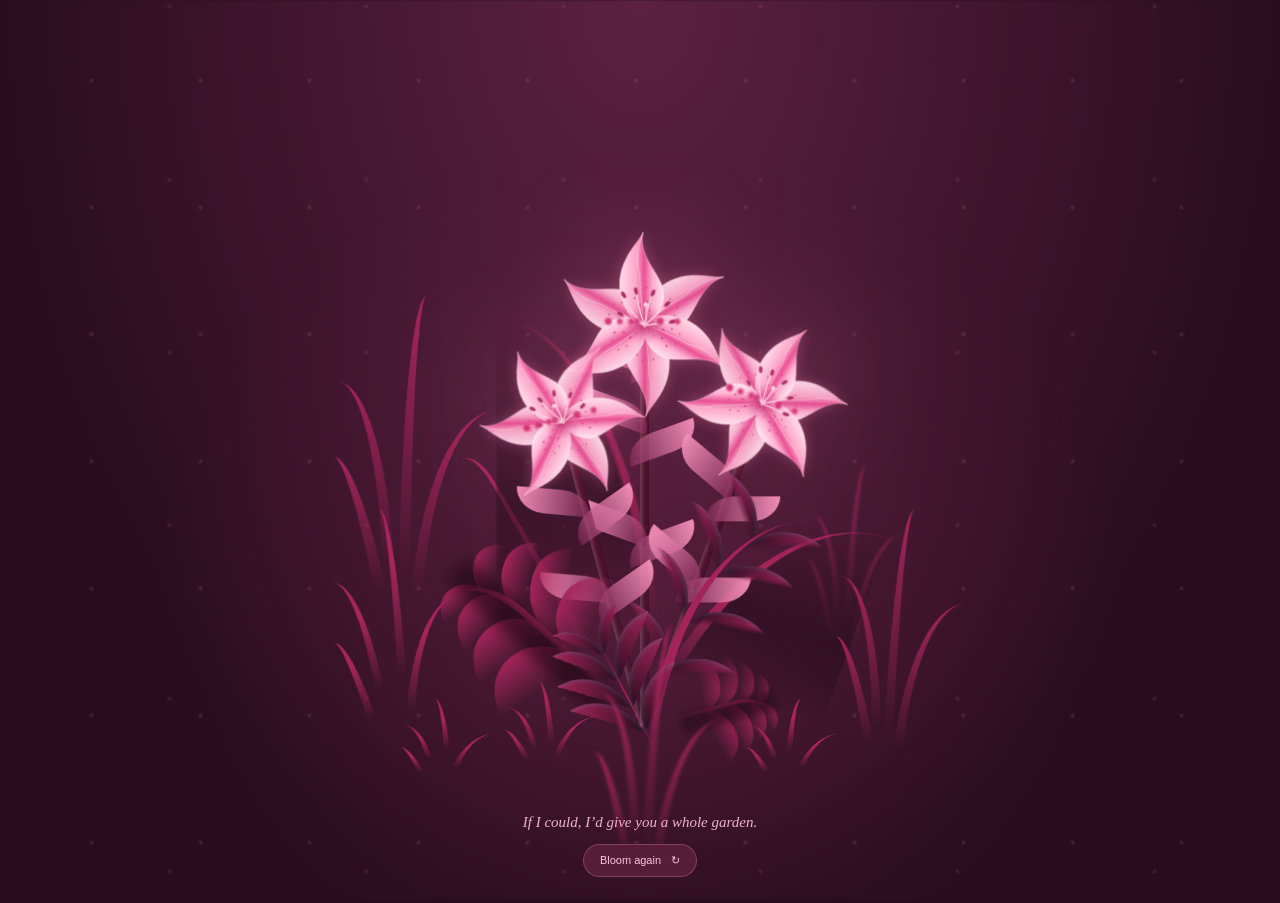
==== commit e80a3388: "Open directly to the lily animation without the top dedication" ====
--- a/FLORES.html
+++ b/FLORES.html
@@ -7,12 +7,11 @@
     <link rel="stylesheet" href="./css/main.css" />
     <link rel="stylesheet" href="./css/lilies.css" />
     <link rel="icon" href="./img/pink-lily.svg" type="image/svg+xml" />
-    <title>Pink lilies, just for you</title>
+    <title>animationsss — Pink lilies</title>
   </head>
 
   <body class="container">
     <div class="night" aria-hidden="true"></div>
-    <header class="dedication"><p>A LITTLE SOMETHING, JUST BECAUSE</p><h1>For you, <em>always.</em></h1><span>Some flowers. A whole lot of love.</span></header>
     <main aria-label="Three pink lilies blooming in a sparkling pink garden">
     <div class="flowers">
       <div class="flower flower--1">
@@ -312,12 +311,10 @@
       </div>
     </div>
     </main>
-    <footer class="flower-footer"><p>If I could, I’d give you a whole garden.</p><button type="button" id="replay">Bloom again <span aria-hidden="true">↻</span></button><a href="./index.html" class="back-link">Back to your little gift</a></footer>
+    <footer class="flower-footer"><p>If I could, I’d give you a whole garden.</p><button type="button" id="replay">Bloom again <span aria-hidden="true">↻</span></button></footer>
     <script src="./js/main.js"></script>
 
 
-    
+
   </body>
 </html>
-
- 
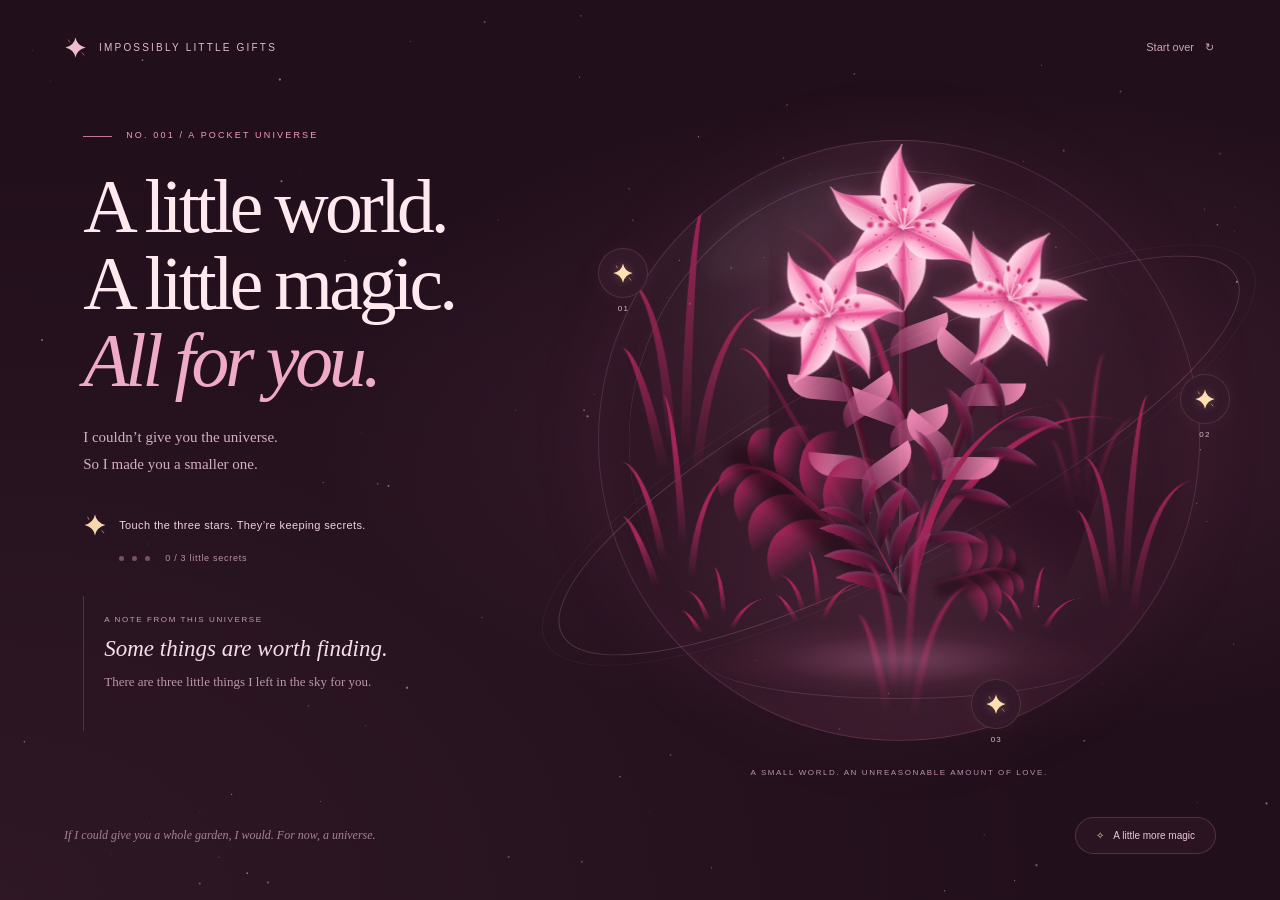
==== commit 7883d4ca: "Turn the pink lily garden into an interactive pocket universe" ====
--- a/FLORES.html
+++ b/FLORES.html
@@ -1,19 +1,41 @@
 <!DOCTYPE html>
 <html lang="en">
-  <head>
-    <meta charset="UTF-8" />
-    <meta http-equiv="X-UA-Compatible" content="IE=edge" />
-    <meta name="viewport" content="width=device-width, initial-scale=1.0" />
-    <link rel="stylesheet" href="./css/main.css" />
-    <link rel="stylesheet" href="./css/lilies.css" />
-    <link rel="icon" href="./img/pink-lily.svg" type="image/svg+xml" />
-    <title>animationsss — Pink lilies</title>
-  </head>
-
-  <body class="container">
-    <div class="night" aria-hidden="true"></div>
-    <main aria-label="Three pink lilies blooming in a sparkling pink garden">
-    <div class="flowers">
+<head>
+  <meta charset="UTF-8">
+  <meta name="viewport" content="width=device-width, initial-scale=1.0">
+  <meta name="theme-color" content="#210f1b">
+  <meta name="description" content="A tiny pink universe with three flowers, three little secrets, and an unreasonable amount of love.">
+  <link rel="icon" href="./img/pink-lily.svg" type="image/svg+xml">
+  <link rel="stylesheet" href="./css/main.css">
+  <link rel="stylesheet" href="./css/lilies.css">
+  <link rel="stylesheet" href="./css/universe.css">
+  <title>A little universe · animationsss</title>
+</head>
+<body class="container">
+  <div class="night" aria-hidden="true"></div>
+  <canvas id="stardust" aria-hidden="true"></canvas>
+  <header class="masthead">
+    <div class="wordmark"><svg viewBox="0 0 32 32" fill="none" aria-hidden="true"><path d="M16 2 Q18 13 30 16 Q18 19 16 30 Q14 19 2 16 Q14 13 16 2Z" fill="currentColor"/><path d="M6 5L8 9M25 23L28 27" stroke="currentColor" stroke-width=".7"/></svg><span>IMPOSSIBLY LITTLE GIFTS</span></div>
+    <button type="button" id="restart" class="quiet-button">Start over <span aria-hidden="true">↻</span></button>
+  </header>
+  <main class="experience">
+    <section class="story" aria-label="A little universe for you">
+      <p class="eyebrow">NO. 001 / A POCKET UNIVERSE</p>
+      <h1 id="headline"><span>A little world.</span><span>A little magic.</span><em>All for you.</em></h1>
+      <p class="intro">I couldn’t give you the universe.<br>So I made you a smaller one.</p>
+      <div class="invitation"><svg viewBox="0 0 32 32" fill="none" aria-hidden="true"><path d="M16 2 Q18 13 30 16 Q18 19 16 30 Q14 19 2 16 Q14 13 16 2Z" fill="currentColor"/><path d="M6 5L8 9M25 23L28 27" stroke="currentColor" stroke-width=".7"/></svg><span class="invitation-text">Touch the three stars. They’re keeping secrets.</span></div>
+      <div class="progress"><i aria-hidden="true"></i><i aria-hidden="true"></i><i aria-hidden="true"></i><span id="count">0 / 3 little secrets</span></div>
+      <div class="secret">
+        <p class="secret-label">A NOTE FROM THIS UNIVERSE</p>
+        <h2 class="secret-title">Some things are worth finding.</h2>
+        <p class="secret-body">There are three little things I left in the sky for you.</p>
+      </div>
+    </section>
+    <section class="universe" aria-label="A miniature world of three pink lilies and three hidden notes">
+      <div class="world">
+        <div class="orbital-ring" aria-hidden="true"></div>
+        <div class="glass" aria-hidden="true"></div>
+        <div class="garden" role="img" aria-label="The original pink lilies, growing inside a little glass planet"><div class="flowers">
       <div class="flower flower--1">
         <div class="flower__leafs flower__leafs--1">
           <img class="lily-bloom" src="./img/pink-lily.svg" alt="" width="300" height="300" />
@@ -309,12 +331,18 @@
           <div class="leaf leaf--3"></div>
         </div>
       </div>
-    </div>
-    </main>
-    <footer class="flower-footer"><p>If I could, I’d give you a whole garden.</p><button type="button" id="replay">Bloom again <span aria-hidden="true">↻</span></button></footer>
-    <script src="./js/main.js"></script>
-
-
-
-  </body>
+    </div></div>
+        <div class="ground" aria-hidden="true"></div>
+        <svg class="heart-trace" viewBox="0 0 500 500" aria-hidden="true"><path pathLength="1000" d="M250 452 C205 419 18 280 25 152 C31 39 186 20 250 126 C314 20 469 39 475 152 C482 280 295 419 250 452"/></svg>
+        <button type="button" class="star star--1" aria-label="Open secret one: the pull" aria-pressed="false"><svg viewBox="0 0 32 32" fill="none" aria-hidden="true"><path d="M16 2 Q18 13 30 16 Q18 19 16 30 Q14 19 2 16 Q14 13 16 2Z" fill="currentColor"/><path d="M6 5L8 9M25 23L28 27" stroke="currentColor" stroke-width=".7"/></svg><span class="star-label" aria-hidden="true">01</span></button>
+        <button type="button" class="star star--2" aria-label="Open secret two: the light" aria-pressed="false"><svg viewBox="0 0 32 32" fill="none" aria-hidden="true"><path d="M16 2 Q18 13 30 16 Q18 19 16 30 Q14 19 2 16 Q14 13 16 2Z" fill="currentColor"/><path d="M6 5L8 9M25 23L28 27" stroke="currentColor" stroke-width=".7"/></svg><span class="star-label" aria-hidden="true">02</span></button>
+        <button type="button" class="star star--3" aria-label="Open secret three: the promise" aria-pressed="false"><svg viewBox="0 0 32 32" fill="none" aria-hidden="true"><path d="M16 2 Q18 13 30 16 Q18 19 16 30 Q14 19 2 16 Q14 13 16 2Z" fill="currentColor"/><path d="M6 5L8 9M25 23L28 27" stroke="currentColor" stroke-width=".7"/></svg><span class="star-label" aria-hidden="true">03</span></button>
+        <p class="orbital-caption">A SMALL WORLD. AN UNREASONABLE AMOUNT OF LOVE.</p>
+      </div>
+    </section>
+  </main>
+  <footer class="page-footer"><p>If I could give you a whole garden, I would. For now, a universe.</p><button type="button" class="magic-button" id="magic"><span aria-hidden="true">✧</span> A little more magic</button></footer>
+  <p id="announcement" class="sr-only" role="status" aria-live="polite"></p>
+  <script src="./js/universe.js"></script>
+</body>
 </html>
--- a/css/universe.css
+++ b/css/universe.css
@@ -0,0 +1,110 @@
+/* A pocket universe around the original, unchanged pink flower artwork. */
+:root { --ink: #ffe9ef; --muted: #cda4b7; --rose: #ef9dbd; }
+body { display: block; min-height: 100svh; overflow-x: hidden; overflow-y: auto; perspective: none; background: #210f1b; color: var(--ink); }
+.night { background: radial-gradient(ellipse at 75% 46%, #793b584f, transparent 48%), radial-gradient(ellipse at 0 100%, #58304440, transparent 60%), #210f1b; filter: none; }
+.night::after { display: none; }
+#stardust { position: fixed; inset: 0; width: 100%; height: 100%; pointer-events: none; z-index: 1; }
+button { font: inherit; }
+button:focus-visible, a:focus-visible { outline: 2px solid #ffe4ae; outline-offset: 7px; }
+.masthead { position: relative; z-index: 5; display: flex; justify-content: space-between; align-items: center; gap: 16px; padding: 30px clamp(24px, 5vw, 80px); }
+.wordmark { display: flex; align-items: center; gap: 12px; color: #e2bacb; font: 10px/1.5 Arial, sans-serif; letter-spacing: .22em; }
+.wordmark svg { width: 23px; height: 23px; color: #f0bbcc; }
+.quiet-button { border: 0; color: var(--muted); background: transparent; padding: 10px 2px; cursor: pointer; font: 11px/1.4 Arial, sans-serif; }
+.quiet-button:hover { color: var(--ink); }
+.quiet-button span { padding-left: 8px; }
+.experience { position: relative; z-index: 2; display: grid; grid-template-columns: .9fr 1.1fr; align-items: center; min-height: calc(100svh - 190px); max-width: 1500px; margin: auto; padding: 15px clamp(24px, 6.5vw, 100px) 35px; gap: 2vw; }
+.story { position: relative; z-index: 6; padding-bottom: 20px; }
+.eyebrow { color: var(--rose); font: 9px/1.5 Arial, sans-serif; letter-spacing: .24em; margin-bottom: 25px; display: flex; align-items: center; gap: 14px; }
+.eyebrow::before { content: ''; display: block; width: 29px; height: 1px; background: #c27898; }
+.story h1 { font-size: clamp(48px, 5.9vw, 88px); line-height: 1.02; font-weight: 400; letter-spacing: -.052em; margin: 0 0 25px; }
+.story h1 span, .story h1 em { display: block; }
+.story h1 em { font-weight: 400; color: #efabc6; }
+.intro { max-width: 310px; color: #d4afbf; font-size: 15px; line-height: 1.8; }
+.invitation { display: flex; align-items: center; gap: 12px; margin-top: 35px; color: #efd0df; font: 11px/1.5 Arial, sans-serif; letter-spacing: .035em; }
+.invitation svg { width: 24px; height: 24px; color: #f5d7af; }
+.progress { display: flex; align-items: center; gap: 8px; margin-top: 15px; padding-left: 36px; }
+.progress i { width: 5px; height: 5px; border-radius: 50%; background: #795165; transition: background .5s, box-shadow .5s; }
+.progress i.found { background: #ffdfac; box-shadow: 0 0 10px #ffd59970; }
+.progress span { margin-left: 7px; font: 9px/1.5 Arial, sans-serif; letter-spacing: .08em; color: #ba91a5; }
+.universe { position: relative; display: grid; place-items: center; min-width: 0; }
+.world { width: min(47vw, 70svh, 610px); aspect-ratio: 1; position: relative; isolation: isolate; }
+.glass { position: absolute; inset: 0; border-radius: 50%; border: 1px solid #e3a0c02e; background: radial-gradient(circle at 32% 21%, #ffe4f010, transparent 37%), radial-gradient(circle at 50% 85%, #ec82b620, transparent 50%); box-shadow: inset 12px 9px 30px #ffe1ed05, inset -12px -14px 50px #b93e7811, 0 0 90px #db6ca90d; overflow: hidden; z-index: 0; }
+.glass::before { content: ''; position: absolute; inset: 5%; border-radius: 50%; border-top: 1px solid #ffd7ea29; transform: rotate(-30deg); }
+.glass::after { content: ''; position: absolute; width: 30%; height: 11%; left: 15%; top: 9%; border-radius: 50%; background: #ffe2ef0a; filter: blur(9px); transform: rotate(-30deg); }
+.orbital-ring { position: absolute; width: 127%; height: 33%; left: -13.5%; top: 36%; border: 1px solid #d496b540; border-radius: 50%; transform: rotate(-28deg); pointer-events: none; z-index: -1; }
+.orbital-ring::before { content: ''; position: absolute; width: 105%; height: 110%; inset: -5% -2.5%; border: 1px solid #a767891b; border-radius: 50%; }
+.garden { position: absolute; inset: 0; overflow: hidden; border-radius: 50%; z-index: 1; pointer-events: none; }
+.flowers { left: 50%; bottom: 16%; transform: scale(.58); }
+.ground { position: absolute; width: 65%; height: 13%; left: 17.5%; bottom: 7%; border-radius: 50%; background: radial-gradient(ellipse, #d67da955, #73334f33 45%, transparent 72%); border-bottom: 1px solid #eeb8d328; filter: blur(.4px); z-index: 2; }
+.star { position: absolute; z-index: 8; width: 50px; height: 50px; padding: 12px; display: grid; place-items: center; color: #ffe1b1; border: 1px solid #e8c6ab25; border-radius: 50%; background: #341a2bed; box-shadow: 0 0 28px #ffe2b10b; cursor: pointer; transition: background .4s, box-shadow .4s, transform .4s; }
+.star svg { width: 22px; height: 22px; overflow: visible; filter: drop-shadow(0 0 5px #ffc7a54d); }
+.star:hover { background: #624054; transform: scale(1.12); box-shadow: 0 0 32px #eab8bb2b; }
+.star[aria-pressed="true"] { background: #765266; border-color: #edc59f77; box-shadow: 0 0 23px #eab8bb30; }
+.star--1 { top: 18%; left: 0; }
+.star--2 { top: 39%; right: -5%; }
+.star--3 { bottom: 2%; left: 62%; }
+.star-label { position: absolute; left: 50%; top: calc(100% + 8px); transform: translateX(-50%); font: 8px/1 Arial, sans-serif; color: #dbb4c7; letter-spacing: .16em; white-space: nowrap; pointer-events: none; }
+.orbital-caption { position: absolute; bottom: -38px; left: 0; right: 0; text-align: center; color: #bc91a7; font: 8px/1.5 Arial, sans-serif; letter-spacing: .2em; }
+.secret { position: relative; margin-top: 31px; min-height: 135px; max-width: 325px; padding: 18px 0 0 20px; border-left: 1px solid #bd799b48; }
+.secret-label { color: #c999b2; font: 8px/1.5 Arial, sans-serif; letter-spacing: .2em; margin-bottom: 9px; }
+.secret-title { color: #f6dfe8; font-size: 23px; line-height: 1.2; font-weight: 400; font-style: italic; margin-bottom: 8px; }
+.secret-body { color: #bd96a9; font-size: 13px; line-height: 1.7; max-width: 280px; }
+.secret.reveal { animation: reveal-note .65s ease both; }
+.heart-trace { position: absolute; width: 118%; height: 112%; left: -9%; top: -6%; z-index: 4; pointer-events: none; opacity: 0; overflow: visible; }
+.heart-trace path { fill: none; stroke: #ffc7dc; stroke-width: 1; stroke-linecap: round; stroke-dasharray: 1000; stroke-dashoffset: 1000; filter: drop-shadow(0 0 5px #ff9cca); }
+body.complete .heart-trace { opacity: .65; }
+body.complete .heart-trace path { animation: draw-heart 3s ease forwards; }
+body.complete .glass { box-shadow: inset 0 0 80px #e88bbb16, 0 0 90px #f091ba16; }
+.page-footer { position: relative; z-index: 5; padding: 12px clamp(24px, 5vw, 80px) 25px; display: flex; align-items: center; justify-content: space-between; gap: 18px; }
+.page-footer p { color: #a98196; font-size: 12px; font-style: italic; }
+.magic-button { border: 1px solid #b274934d; border-radius: 30px; background: #5d30402b; padding: 12px 20px; color: #ebc7d8; font: 10px Arial, sans-serif; cursor: pointer; transition: background .2s; }
+.magic-button:hover { background: #69415166; }
+.magic-button span { padding-right: 7px; color: #ffdfb6; }
+.sr-only { position: absolute; width: 1px; height: 1px; padding: 0; margin: -1px; overflow: hidden; clip: rect(0,0,0,0); white-space: nowrap; border: 0; }
+.experience { overflow-x: clip; }
+@keyframes reveal-note { from { opacity: 0; transform: translateY(8px); } to { opacity: 1; transform: translateY(0); } }
+@keyframes draw-heart { to { stroke-dashoffset: 0; } }
+@media (min-width: 1600px) { .flowers { transform: scale(.51); } }
+@media (min-width: 701px) and (max-height: 800px) {
+  .masthead { padding-top: 19px; padding-bottom: 19px; }
+  .experience { min-height: calc(100svh - 147px); padding-top: 6px; padding-bottom: 25px; }
+  .story { padding-bottom: 0; }
+  .eyebrow { margin-bottom: 18px; }
+  .story h1 { font-size: clamp(46px, 4.8vw, 66px); margin-bottom: 18px; }
+  .intro { font-size: 13px; line-height: 1.7; }
+  .invitation { margin-top: 20px; }
+  .progress { margin-top: 10px; }
+  .secret { margin-top: 20px; min-height: 112px; padding-top: 12px; }
+  .secret-title { font-size: 21px; }
+  .secret-body { font-size: 12px; }
+  .world { width: min(45vw, 64svh, 610px); }
+  .flowers { transform: scale(.53); }
+  .page-footer { padding-bottom: 19px; }
+}
+@media (max-width: 700px) {
+  .masthead { padding: 23px 23px 10px; }
+  .wordmark { font-size: 8px; letter-spacing: .17em; gap: 8px; }
+  .quiet-button { font-size: 10px; }
+  .experience { display: flex; flex-direction: column; min-height: auto; padding: 28px 24px 10px; gap: 0; }
+  .story { display: contents; }
+  .eyebrow { order: 0; align-self: center; margin-bottom: 15px; font-size: 8px; }
+  .story h1 { order: 1; font-size: clamp(40px, 11vw, 62px); text-align: center; margin-bottom: 15px; }
+  .story h1 span { display: inline; }
+  .story h1 span::after { content: ' '; }
+  .intro { order: 2; text-align: center; font-size: 13px; max-width: 270px; line-height: 1.65; }
+  .universe { order: 3; margin: 43px 0 58px; }
+  .world { width: min(79vw, 390px); }
+  .flowers { bottom: 16%; transform: scale(.65); }
+  .star { width: 44px; height: 44px; padding: 10px; }
+  .star--1 { left: -3%; }
+  .star--2 { right: -7%; }
+  .orbital-caption { bottom: -32px; font-size: 7px; }
+  .invitation { order: 4; margin-top: 0; font-size: 10px; }
+  .progress { order: 5; padding-left: 0; margin-top: 10px; }
+  .secret { order: 6; width: 100%; max-width: 300px; min-height: 120px; margin-top: 25px; }
+  .page-footer { padding: 18px 24px 28px; flex-direction: column-reverse; gap: 22px; text-align: center; }
+  .page-footer p { font-size: 11px; }
+  .magic-button { font-size: 10px; }
+}
+@media (min-width: 701px) and (max-height: 660px) { .experience { padding-top: 15px; } .story h1 { font-size: 55px; } .eyebrow { margin-bottom: 15px; } .invitation { margin-top: 18px; } .secret { margin-top: 20px; min-height: 115px; } .flowers { transform: scale(.53); } }
+@media (prefers-reduced-motion: reduce) { .secret.reveal, body.complete .heart-trace path { animation: none; } body.complete .heart-trace path { stroke-dashoffset: 0; } *, *::before, *::after { transition: none !important; } }
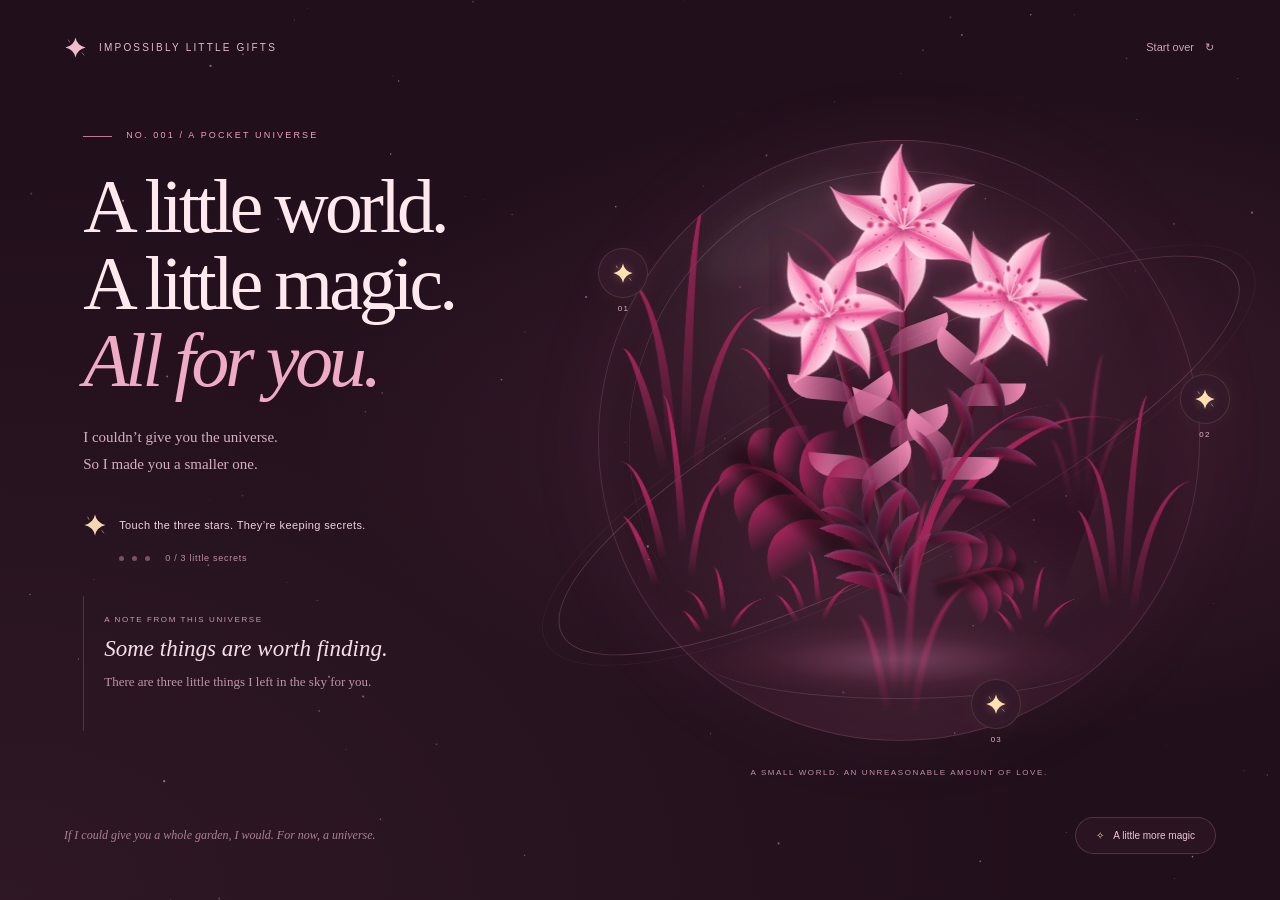
==== commit 2e75a627: "Refresh the cached universe script for the personalized reveal" ====
--- a/FLORES.html
+++ b/FLORES.html
@@ -343,6 +343,6 @@
   </main>
   <footer class="page-footer"><p>If I could give you a whole garden, I would. For now, a universe.</p><button type="button" class="magic-button" id="magic"><span aria-hidden="true">✧</span> A little more magic</button></footer>
   <p id="announcement" class="sr-only" role="status" aria-live="polite"></p>
-  <script src="./js/universe.js"></script>
+  <script src="./js/universe.js?v=twinsie"></script>
 </body>
 </html>
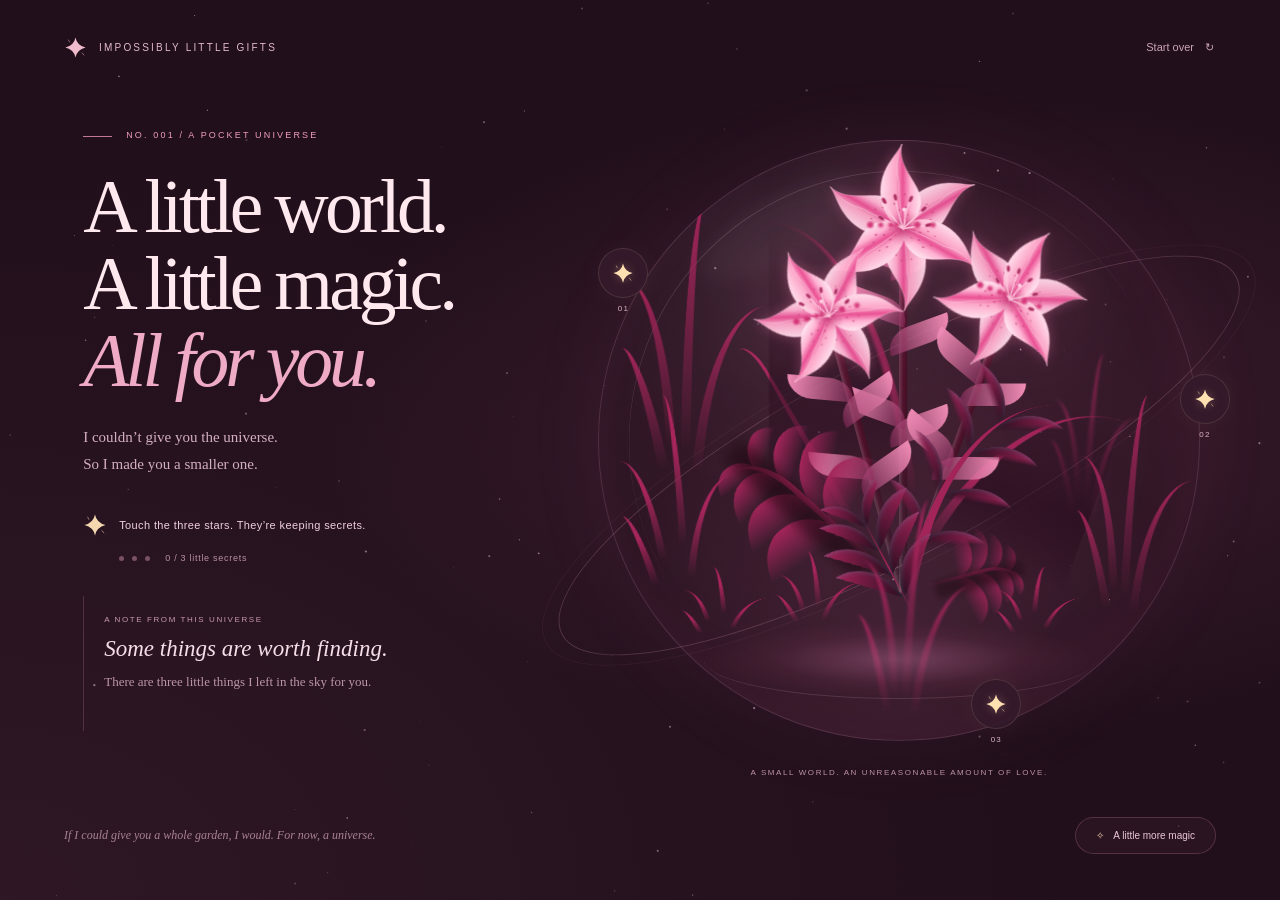
==== commit 375da634: "Add baby beside twinsie in the final reveal" ====
--- a/FLORES.html
+++ b/FLORES.html
@@ -343,6 +343,6 @@
   </main>
   <footer class="page-footer"><p>If I could give you a whole garden, I would. For now, a universe.</p><button type="button" class="magic-button" id="magic"><span aria-hidden="true">✧</span> A little more magic</button></footer>
   <p id="announcement" class="sr-only" role="status" aria-live="polite"></p>
-  <script src="./js/universe.js?v=twinsie"></script>
+  <script src="./js/universe.js?v=twinsie-baby"></script>
 </body>
 </html>
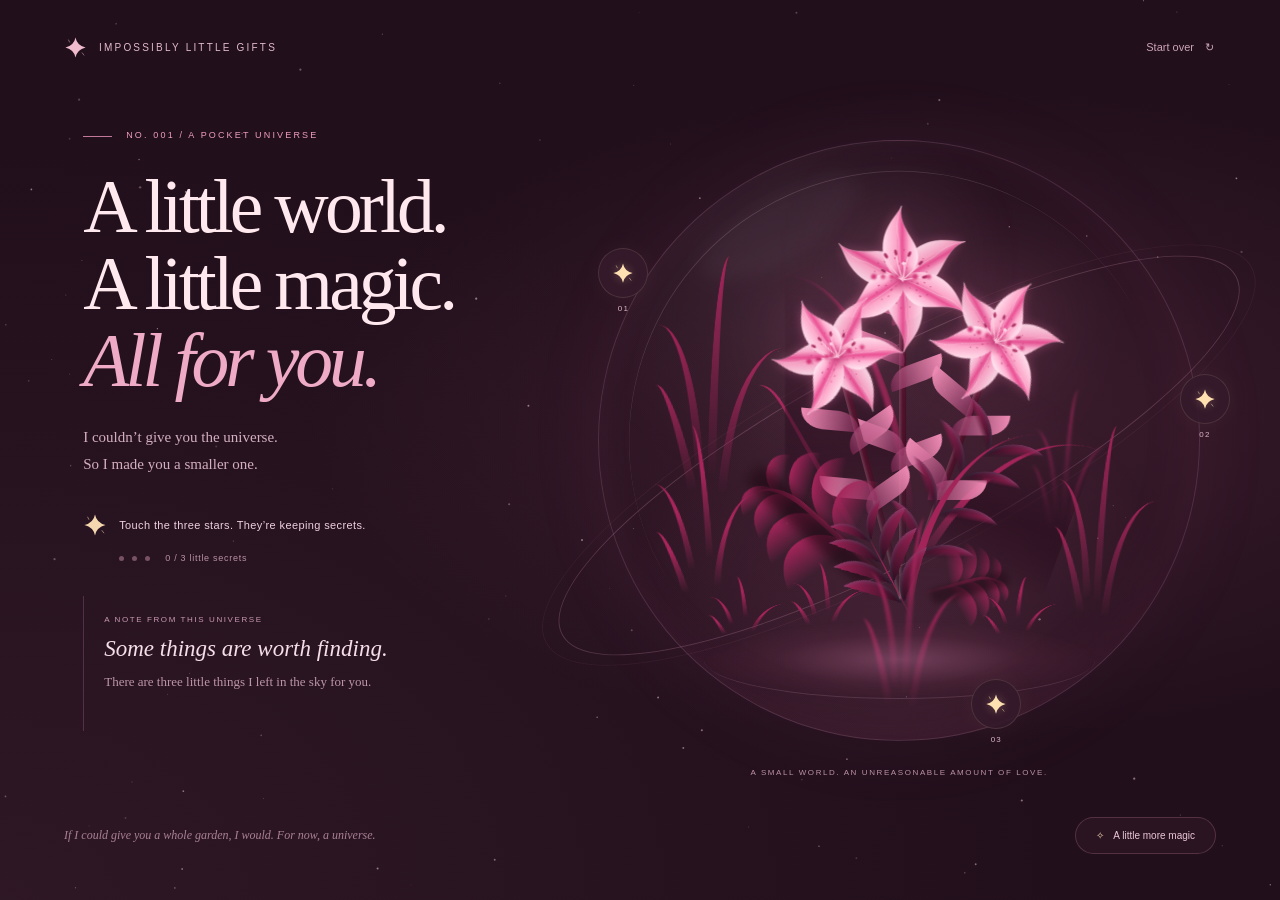
==== commit e71a5dbf: "Fit flowers to the globe and support portrait tablets and phones" ====
--- a/FLORES.html
+++ b/FLORES.html
@@ -8,7 +8,7 @@
   <link rel="icon" href="./img/pink-lily.svg" type="image/svg+xml">
   <link rel="stylesheet" href="./css/main.css">
   <link rel="stylesheet" href="./css/lilies.css">
-  <link rel="stylesheet" href="./css/universe.css">
+  <link rel="stylesheet" href="./css/universe.css?v=responsive-globe">
   <title>A little universe · animationsss</title>
 </head>
 <body class="container">
@@ -32,7 +32,7 @@
       </div>
     </section>
     <section class="universe" aria-label="A miniature world of three pink lilies and three hidden notes">
-      <div class="world">
+      <div class="world"><div class="garden-ruler" aria-hidden="true"></div>
         <div class="orbital-ring" aria-hidden="true"></div>
         <div class="glass" aria-hidden="true"></div>
         <div class="garden" role="img" aria-label="The original pink lilies, growing inside a little glass planet"><div class="flowers">
@@ -343,6 +343,6 @@
   </main>
   <footer class="page-footer"><p>If I could give you a whole garden, I would. For now, a universe.</p><button type="button" class="magic-button" id="magic"><span aria-hidden="true">✧</span> A little more magic</button></footer>
   <p id="announcement" class="sr-only" role="status" aria-live="polite"></p>
-  <script src="./js/universe.js?v=twinsie-baby"></script>
+  <script src="./js/universe.js?v=responsive-globe"></script>
 </body>
 </html>
--- a/css/universe.css
+++ b/css/universe.css
@@ -34,7 +34,9 @@
 .orbital-ring { position: absolute; width: 127%; height: 33%; left: -13.5%; top: 36%; border: 1px solid #d496b540; border-radius: 50%; transform: rotate(-28deg); pointer-events: none; z-index: -1; }
 .orbital-ring::before { content: ''; position: absolute; width: 105%; height: 110%; inset: -5% -2.5%; border: 1px solid #a767891b; border-radius: 50%; }
 .garden { position: absolute; inset: 0; overflow: hidden; border-radius: 50%; z-index: 1; pointer-events: none; }
-.flowers { left: 50%; bottom: 16%; transform: scale(.58); }
+.garden-ruler { position: absolute; width: 100vmin; height: 0; visibility: hidden; pointer-events: none; }
+/* Original flower geometry uses vmin; fit it to the globe, not the screen. */
+.world .flowers { left: 50%; bottom: 16%; transform: scale(var(--bouquet-scale, .35)); }
 .ground { position: absolute; width: 65%; height: 13%; left: 17.5%; bottom: 7%; border-radius: 50%; background: radial-gradient(ellipse, #d67da955, #73334f33 45%, transparent 72%); border-bottom: 1px solid #eeb8d328; filter: blur(.4px); z-index: 2; }
 .star { position: absolute; z-index: 8; width: 50px; height: 50px; padding: 12px; display: grid; place-items: center; color: #ffe1b1; border: 1px solid #e8c6ab25; border-radius: 50%; background: #341a2bed; box-shadow: 0 0 28px #ffe2b10b; cursor: pointer; transition: background .4s, box-shadow .4s, transform .4s; }
 .star svg { width: 22px; height: 22px; overflow: visible; filter: drop-shadow(0 0 5px #ffc7a54d); }
@@ -64,7 +66,6 @@
 .experience { overflow-x: clip; }
 @keyframes reveal-note { from { opacity: 0; transform: translateY(8px); } to { opacity: 1; transform: translateY(0); } }
 @keyframes draw-heart { to { stroke-dashoffset: 0; } }
-@media (min-width: 1600px) { .flowers { transform: scale(.51); } }
 @media (min-width: 701px) and (max-height: 800px) {
   .masthead { padding-top: 19px; padding-bottom: 19px; }
   .experience { min-height: calc(100svh - 147px); padding-top: 6px; padding-bottom: 25px; }
@@ -78,23 +79,21 @@
   .secret-title { font-size: 21px; }
   .secret-body { font-size: 12px; }
   .world { width: min(45vw, 64svh, 610px); }
-  .flowers { transform: scale(.53); }
   .page-footer { padding-bottom: 19px; }
 }
-@media (max-width: 700px) {
+@media (max-width: 700px), (max-width: 1100px) and (orientation: portrait) {
   .masthead { padding: 23px 23px 10px; }
   .wordmark { font-size: 8px; letter-spacing: .17em; gap: 8px; }
   .quiet-button { font-size: 10px; }
-  .experience { display: flex; flex-direction: column; min-height: auto; padding: 28px 24px 10px; gap: 0; }
+  .experience { display: flex; flex-direction: column; min-height: auto; padding: 18px 24px 10px; gap: 0; }
   .story { display: contents; }
   .eyebrow { order: 0; align-self: center; margin-bottom: 15px; font-size: 8px; }
-  .story h1 { order: 1; font-size: clamp(40px, 11vw, 62px); text-align: center; margin-bottom: 15px; }
+  .story h1 { order: 1; max-width: 590px; font-size: clamp(32px, 8.7vw, 50px); text-align: center; margin-bottom: 13px; text-wrap: balance; }
   .story h1 span { display: inline; }
   .story h1 span::after { content: ' '; }
   .intro { order: 2; text-align: center; font-size: 13px; max-width: 270px; line-height: 1.65; }
-  .universe { order: 3; margin: 43px 0 58px; }
-  .world { width: min(79vw, 390px); }
-  .flowers { bottom: 16%; transform: scale(.65); }
+  .universe { order: 3; margin: 30px 0 48px; }
+  .world { width: min(78vw, 46svh, 430px); }
   .star { width: 44px; height: 44px; padding: 10px; }
   .star--1 { left: -3%; }
   .star--2 { right: -7%; }
@@ -106,5 +105,6 @@
   .page-footer p { font-size: 11px; }
   .magic-button { font-size: 10px; }
 }
-@media (min-width: 701px) and (max-height: 660px) { .experience { padding-top: 15px; } .story h1 { font-size: 55px; } .eyebrow { margin-bottom: 15px; } .invitation { margin-top: 18px; } .secret { margin-top: 20px; min-height: 115px; } .flowers { transform: scale(.53); } }
+@media (min-width: 701px) and (max-height: 660px) and (orientation: landscape) { .experience { padding-top: 15px; } .story h1 { font-size: clamp(34px, 4.8vw, 55px); } .eyebrow { margin-bottom: 15px; } .invitation { margin-top: 18px; } .secret { margin-top: 20px; min-height: 115px; } }
+@media (min-width: 701px) and (max-height: 500px) and (orientation: landscape) { .universe { align-self: start; padding-top: 10px; } }
 @media (prefers-reduced-motion: reduce) { .secret.reveal, body.complete .heart-trace path { animation: none; } body.complete .heart-trace path { stroke-dashoffset: 0; } *, *::before, *::after { transition: none !important; } }
